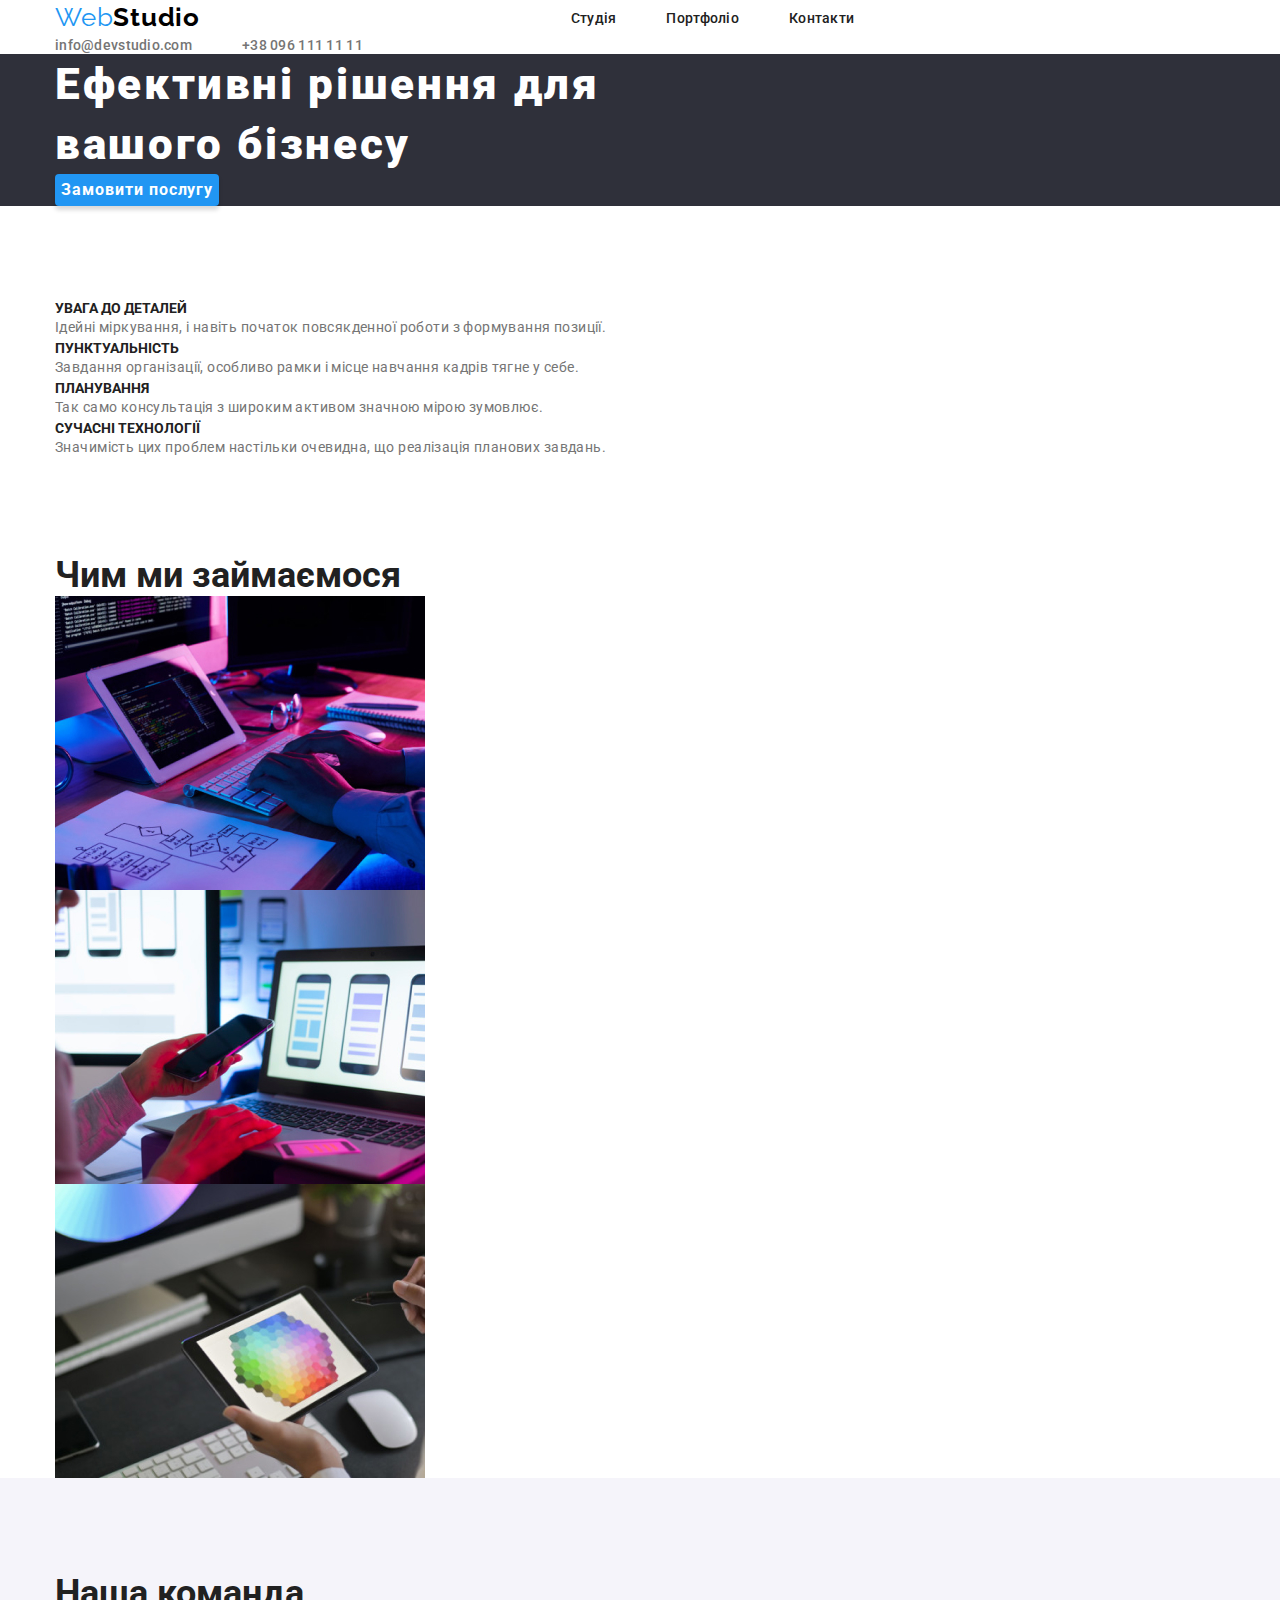
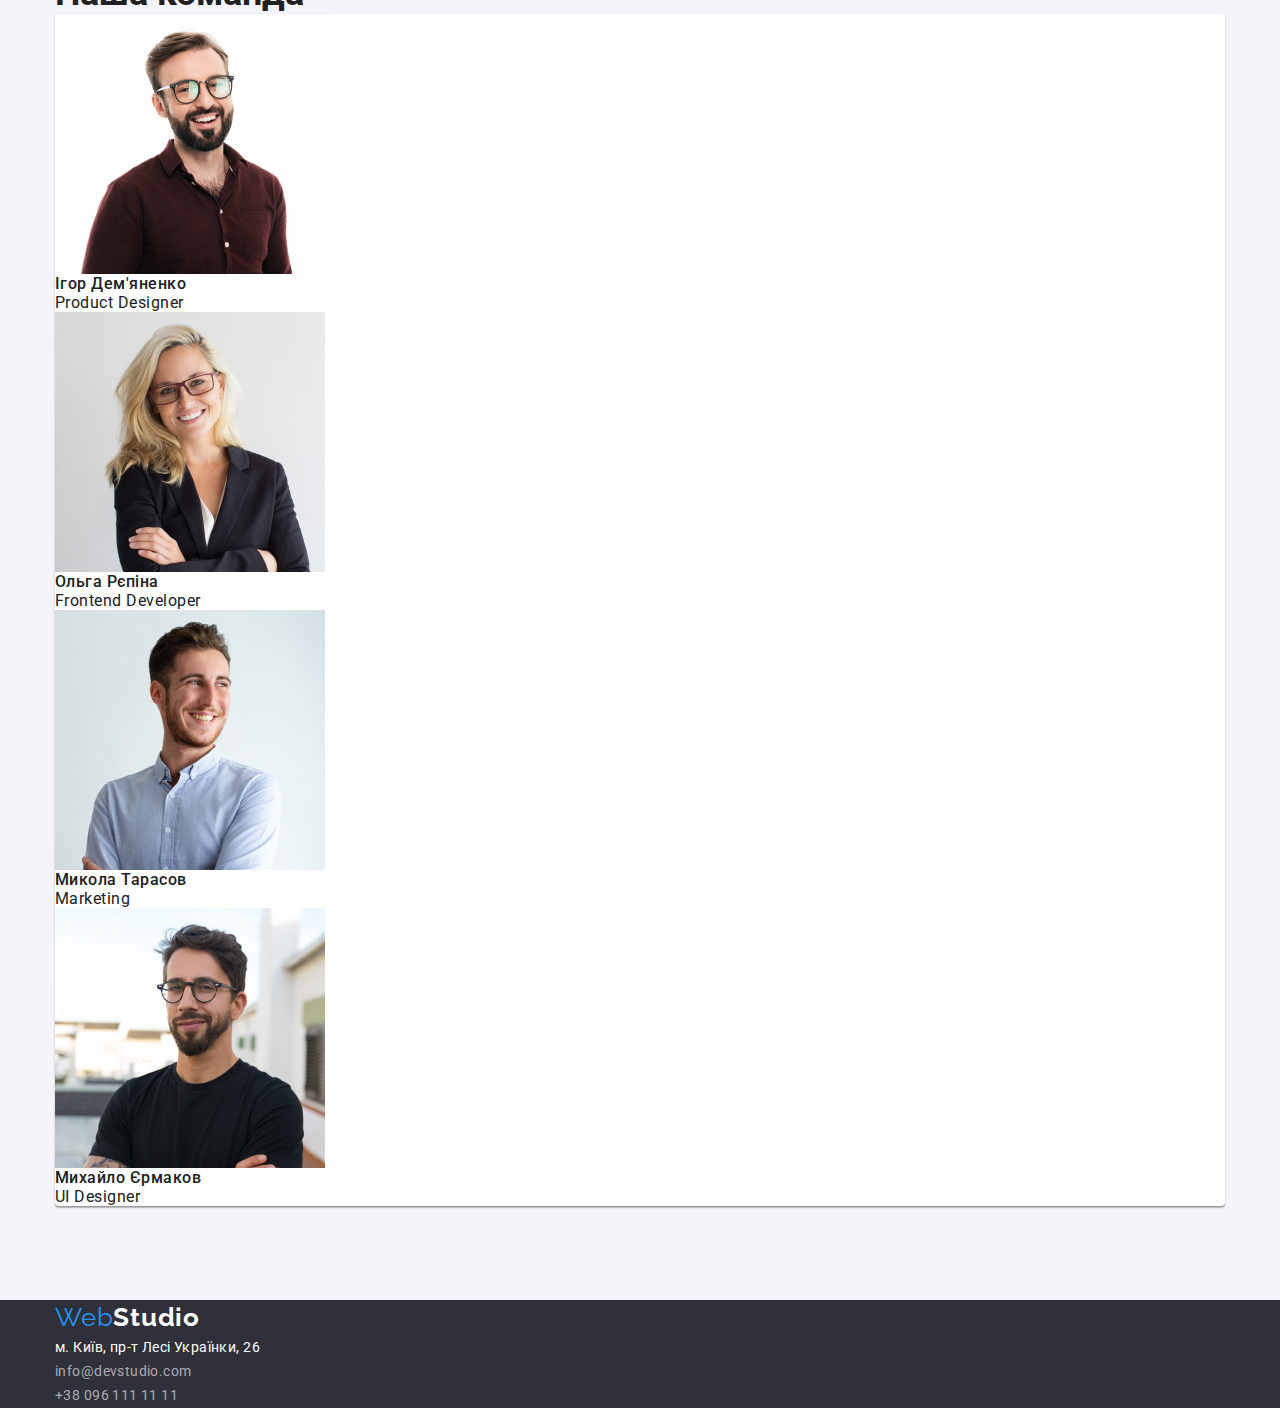
==== index.html @ ae5b7caa "3.1" ====
<!DOCTYPE html>
<html lang="ua">
<head>
    <meta charset="UTF-8">
    <meta name="viewport" content="width=device-width, initial-scale=1.0">
    <title>Document</title>
    <link rel="stylesheet" href="https://cdn.jsdelivr.net/npm/modern-normalize@2.0.0/modern-normalize.min.css">
    <link rel="preconnect" href="https://fonts.googleapis.com">
    <link rel="preconnect" href="https://fonts.gstatic.com" crossorigin>
    <link href="https://fonts.googleapis.com/css2?family=Oleo+Script&family=Raleway:wght@700&family=Roboto:wght@400;500;700;900&display=swap" rel="stylesheet">
    <link rel="stylesheet" href="/css/styles.css">
    <link rel="stylesheet" href="/css/index.css">
</head>
<body>
    <!-- HEADER -->
    <header class="page-header">
      <div class="header-container container">
        <h2 hidden>header</h2>
        <!-- NAVIGATE HEADER -->
        <nav class="page-nav">
            <!-- LOGO HEADER-->
            <a class="studio-logo link" href="/index.html"><span class="web-logo">Web</span>Studio</a>
            <ul class="header-menu list">
                <li class="menu-item"><a class="menu-link link" href="/index.html">Студія</a></li>
                <li class="menu-item"><a class="menu-link link" href="/portfolio.html">Портфоліо</a></li>
                <li class="menu-item"><a class="menu-link link" href="/index.html">Контакти</a></li>
            </ul>
        </nav>
        <!-- HEADER CONTACT -->
        <ul class="contact-menu list">
            <li class="contact-menu-item"><a class="contact-mail link" href="mailto:info@devstudio.com">info@devstudio.com</a></li>
            <li class="contact-menu-item"><a class="contact-number link" href="tel:380961111111">+38 096 111 11 11</a></li>
        </ul>
      </div>
    </header>
     <!-- MAIN -->
    <main>
        <section class="hero">
        <!-- HERO MAIN -->
          <div class="hero-container container">
            <h1 class="hero-title">Ефективні рішення для<br> вашого бізнесу</h1>
            <button type="button" class="hero-btn">Замовити послугу</button>
          </div>
        </section>
          <!-- CHARCTERISTIC -->
        <section class="charct section">
          <div class="charct-container container">
            <h2 hidden>characteristic</h2>
            <ul class="charct-menu list">
                <li class="charct-menu-item">
                    <h3 class="charct-menu-title title">УВАГА ДО ДЕТАЛЕЙ</h3>
                    <p class="charct-menu-text">Ідейні міркування, і навіть початок повсякденної роботи з формування позиції.</p>
                </li>
                <li class="charct-menu-item">
                    <h3 class="charct-menu-title title">ПУНКТУАЛЬНІСТЬ</h3>
                    <p class="charct-menu-text">Завдання організації, особливо рамки і місце навчання кадрів тягне у себе.</p>
                </li>
                <li class="charct-menu-item">
                    <h3 class="charct-menu-title title">ПЛАНУВАННЯ</h3>
                    <p class="charct-menu-text">Так само консультація з широким активом значною мірою зумовлює.</p>
                </li>
                <li class="charct-menu-item">
                    <h3 class="charct-menu-title title">СУЧАСНІ ТЕХНОЛОГІЇ</h3>
                    <p class="charct-menu-text">Значимість цих проблем настільки очевидна, що реалізація планових завдань.</p>
                </li>
            </ul>
          </div>
        </section>
        <!-- WHAT DO WE DO -->
        <section class="img-charct">
          <div class="img-charct-container container">
            <h2 class="img-charct-title title">Чим ми займаємося</h2>
            <ul class="img-charct-menu list">
                <li class="img-charct-menu-item">
                    <img class="layout" src="/img/programing.jpg" alt="programing" width="370" height="294">
                </li>

                <li class="img-charct-menu-item">
                    <img class="design" src="/img/phone.jpg" alt="phone" width="370" height="294">
                </li>

                <li class="img-charct-menu-item">
                    <img class="external-design" src="/img/coloring.jpg" alt="coloring" width="370" height="294">
                </li>
            </ul>
          </div>
        </section>
        <!-- OUR TEAM -->
        <section class="our-team section">
          <div class="our-team-container container">
            <h2 class="our-team-title title">Наша команда</h2>
            <ul class="our-team-menu list">
                <li class="our-team-menu-item">
                    <img class="team-photo"
                         src="/img/igor.jpg" 
                         alt="Ігор Дем'яненко" 
                         width="270" 
                         height="260">
                    <h3 class="teammate-name">Ігор Дем'яненко</h3>
                    <p class="our-team-menu-text">Product Designer</p>
                </li>
                <li class="our-team-menu-item">
                    <img class="team-photo"
                         src="/img/olga.jpg" 
                         alt="Ольга Рєпіна" 
                         width="270" 
                         height="260">
                    <h3 class="teammate-name">Ольга Рєпіна</h3>
                    <p class="our-team-menu-text">Frontend Developer</p>
                </li>
                <li class="our-team-menu-item">
                    <img class="team-photo"
                         src="/img/mikola.jpg" 
                         alt="Микола Тарасов" 
                         width="270" 
                         height="260">
                    <h3 class="teammate-name">Микола Тарасов</h3>
                    <p class="our-team-menu-text">Marketing</p>
                </li>
                <li class="our-team-menu-item">
                    <img class="team-photo"
                         src="/img/mihaylo.jpg" 
                         alt="Михайло Єрмаков" 
                         width="270" 
                         height="260">
                    <h3 class="teammate-name">Михайло Єрмаков</h3>
                    <p class="our-team-menu-text">UI Designer</p>
                </li>
            </ul>
        </div>
      </section>
    </main>
    <!-- FOOTER -->
    <footer class="page-footer">
        <div class="footer-container container">
            <h2 hidden>footer</h2>
            <!-- LOGO FOOTER-->
            <a class="studio-logo link" href="/index.html"><span class="web-logo">Web</span>Studio</a>
            <!-- ADDRESS -->
            <address class="page-address">
                <ul class="footer-menu list">
                    <li class="footer-menu-item"><a class="footer-menu-address link" href="">м. Київ, пр-т Лесі Українки, 26</a></li>
                    <li class="footer-menu-item"><a class="footer-menu-mail link" href="mailto:info@devstudio.com">info@devstudio.com</a></li>
                    <li class="footer-menu-item"><a class="footer-menu-phone link" href="tel:+380961111111">+38 096 111 11 11</a></li>
                </ul>
            </address>
        </div>
    </footer>
</body>
</html>
---- css/styles.css ----
/* ====================MAIN======================== */

:root {
    --primary-color: #757575;
    --secondary-color: #FFF;
    --hover-color: #2196F3;
}

body {
    font-family: 'Roboto', sans-serif;
    color: #212121;
}

h1,h2,h3,h4,p {
    margin-top: 0;
    margin-bottom: 0;
}

ul,ol {
    margin-top: 0;
    margin-bottom: 0;
    padding-left: 0;
}

img { display: block; }

button { cursor: pointer;}

.list {list-style: none;}

.link {text-decoration: none;}

address {font-style: normal;}

.container {
    width: 1200px;
    margin-right: auto;
    margin-left: auto;
    padding-left: 15px;
    padding-right: 15px;
}

.section {
    padding-bottom: 94px;
    padding-top: 94px;
}

/* ====================/MAIN======================== */



/* ====================COMPONENTS======================== */
/* ====================/COMPONENTS======================== */



/* ====================HEADER======================== */

.page-header{
    display: flex;
    padding: auto;
}

.page-nav{
    display: flex;
}

.header-menu{
    display: flex;
    gap: 50px;
    align-items: center;
    margin-left: auto;
    margin-right: auto;
}

.web-logo {
    font-family: Raleway;
    font-size: 26px;
    font-weight: 400;
    line-height: calc(36/26);
    letter-spacing: 0.03em;
    text-align: left;
    color: #2196F3;
}

.studio-logo {
    font-family: Raleway;
    font-size: 26px;
    font-weight: 700;
    line-height: calc(31/26);
    letter-spacing: 0.03em;
    text-align: left;
    color: #000000;
}



.menu-link {
    font-size: 14px;
    font-weight: 500;
    line-height: calc(16/14);
    letter-spacing: 0.02em;
    text-align: left;
    color: inherit;
}

.contact-menu{
    display: flex;
    gap: 50px;
    align-items: center;
}

.contact-menu-item a {
    font-size: 14px;
    font-weight: 500;
    line-height: calc(16/14);
    letter-spacing: 0.02em;
    text-align: left;
    color: var(--primary-color);
}

.menu-link:hover ,
.menu-link:focus ,
.contact-menu-item a:hover,
.contact-menu-item a:focus {
    color: var(--hover-color);
}

/* ====================/HEADER======================== */



/* ====================FOOTER======================== */

.page-footer {
    background-color: #2F303A;
}

.page-footer .studio-logo {
    color: #fff;
}

.footer-menu-address {
    color: #FFF;
    font-size: 14px;
    font-style: normal;
    font-weight: 400;
    line-height: 171.429% ;
    letter-spacing: 0.42px;
}

.footer-menu-mail,
.footer-menu-phone {
    color: rgba(255, 255, 255, 0.60);
    font-size: 14px;
    font-style: normal;
    font-weight: 400;
    line-height: 171.429% ;
    letter-spacing: 0.42px;
}

.footer-menu-item a:hover,
.footer-menu-item a:focus {
    color: var(--hover-color);
}

/* ====================/FOOTER======================== */
---- css/index.css ----
/* =======================COMPONENTS=========================== */

.title {
    color: inherit; 
    font-style: normal;
    font-weight: 700;
}

/* =======================/COMPONENTS=========================== */



/* =======================MAIN=========================== */

/* =======================HERO=========================== */

.hero {
    background-color: #2F303A;
}

.hero-title {
    font-size: 44px;
    font-weight: 900;
    line-height:  calc(60/44);
    letter-spacing: 0.06em;
    color: #FFFFFF;
}

.hero-btn {
    color: #FFF;
    font-size: 16px;
    font-style: normal;
    font-weight: 700;
    line-height: 187.5%;
    letter-spacing: 0.96px;
    border: none;
    border-radius: 4px;
    background: #2196F3;
    box-shadow: 0px 4px 4px 0px rgba(0, 0, 0, 0.15);
}

.hero-btn:hover, .hero-btn:focus{
    background-color: #188CE8;
}

/* =======================/HERO=========================== */

/* =======================CHARCTERISTIC=========================== */

.charct-menu-title {
    font-size: 14px;
    line-height: calc(16/14);
}

.charct-menu-text {
    color: var(--primary-color);
    font-size: 14px;
    font-style: normal;
    font-weight: 400;
    line-height: 171.429%; 
    letter-spacing: 0.42px;
}

/* =======================/CHARACTERISTIC=========================== */

/* =======================IMG-CHARACTERISTIC=========================== */

.img-charct-title {
    font-size: 36px;
    line-height: calc(42/36);
}

/* =======================/IMG-CHARACTERISTIC=========================== */

/* =======================OUR-TEAM=========================== */

.our-team {
    background-color: #F5F4FA;
}

.our-team-title {
    font-size: 36px;
    line-height: calc(42/36);
}

.our-team-menu {
    border-radius: 0px 0px 4px 4px;
    background: #FFF;
    box-shadow: 0px 2px 1px 0px rgba(0, 0, 0, 0.20), 0px 1px 1px 0px rgba(0, 0, 0, 0.14), 0px 1px 3px 0px rgba(0, 0, 0, 0.12);
}

.teammate-name {
    color: inherit;
    font-size: 16px;
    font-style: normal;
    font-weight: 500;
    line-height: calc(19/16);
    letter-spacing: 0.48px;
}

.our-team-menu-text {
    font-size: 16px;
    font-weight: 400;
    line-height: calc(19/16);
    letter-spacing: 0.03em;
}
/* =======================/OUR-TEAM=========================== */

/* =======================/MAIN=========================== */
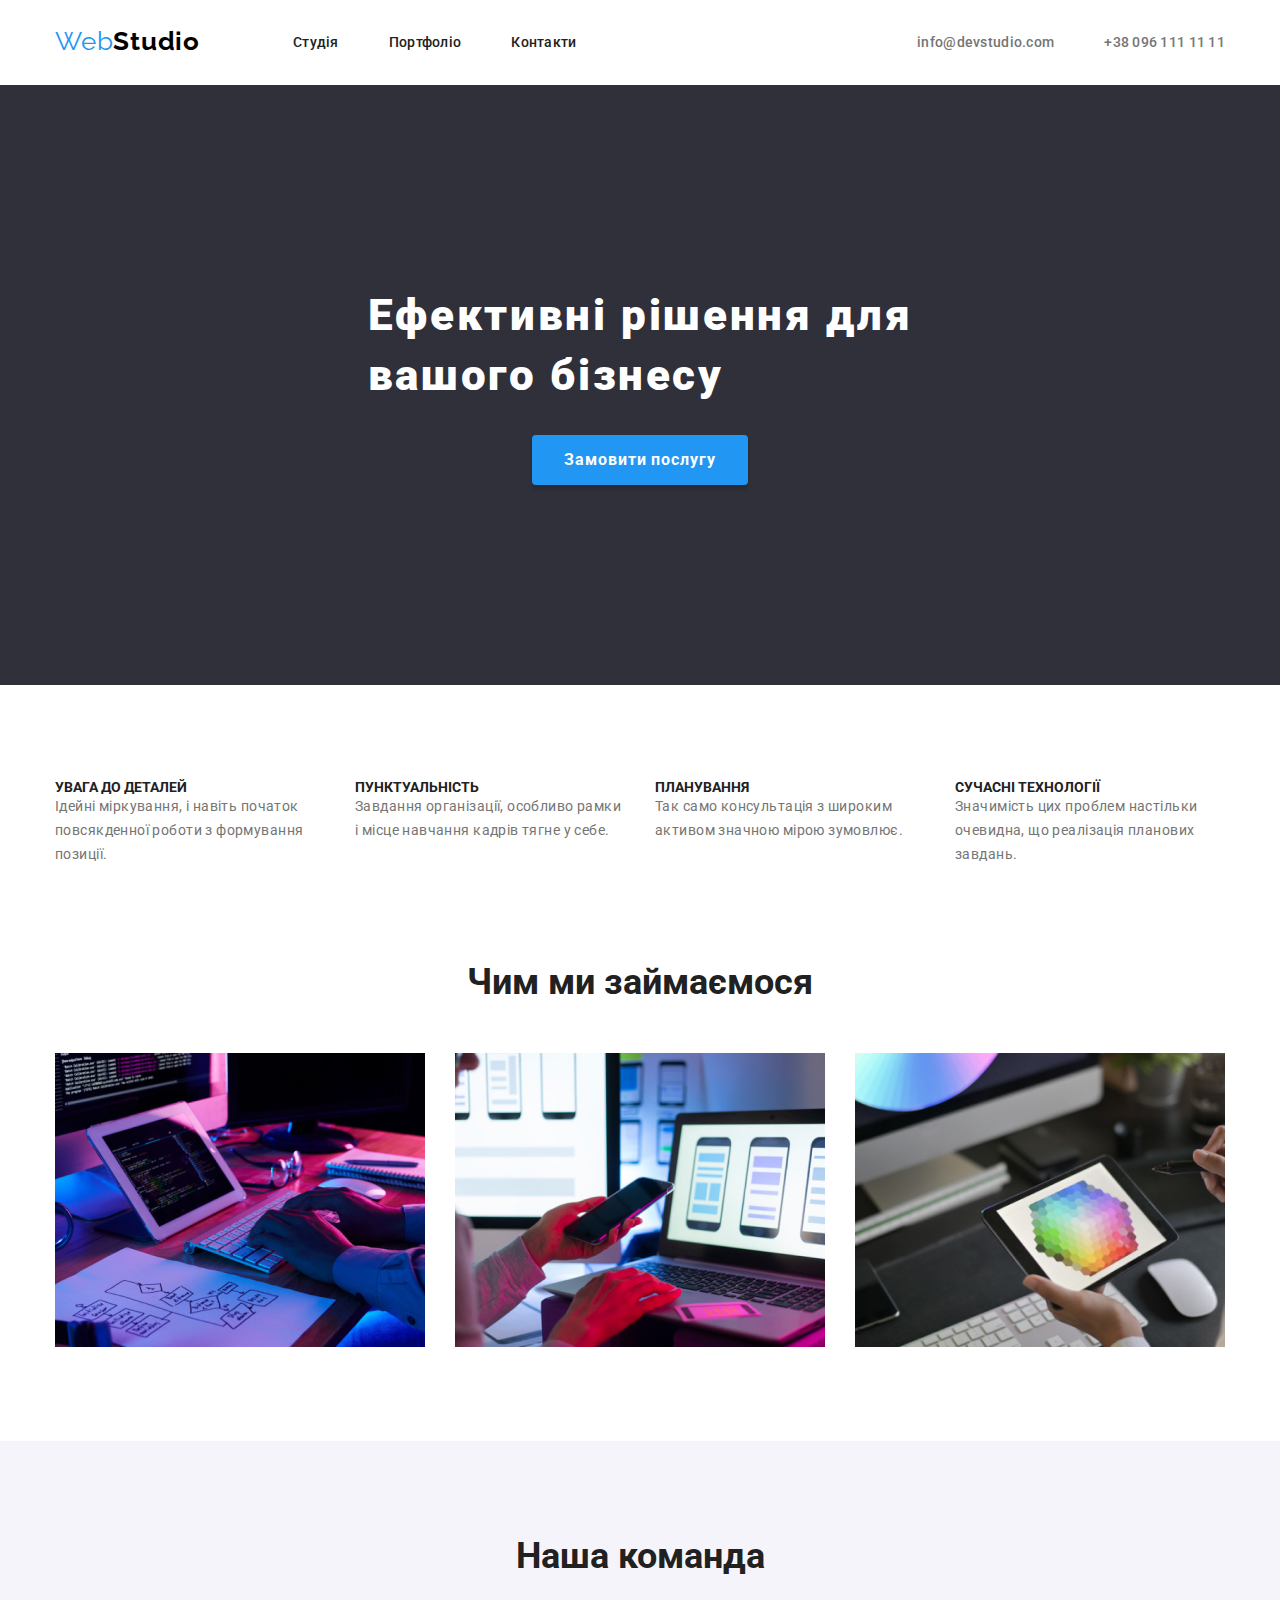
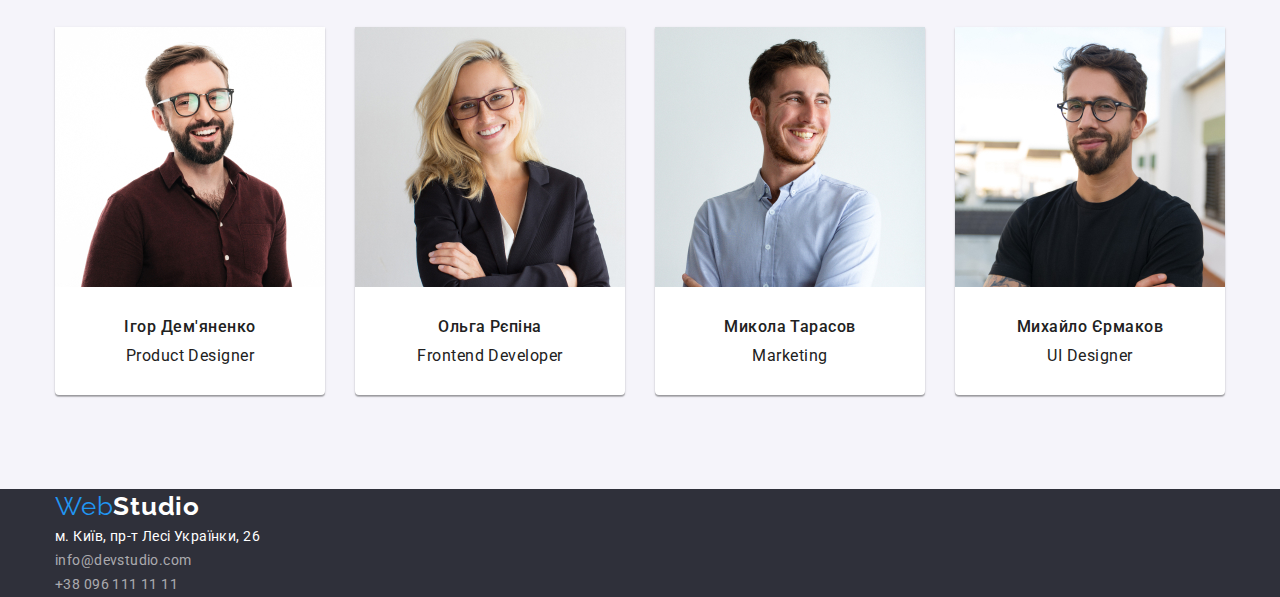
==== commit 46a8150f: "3.2" ====
--- a/index.html
+++ b/index.html
@@ -65,9 +65,9 @@
                 </li>
             </ul>
           </div>
-        </section>
+        <!-- </section> -->
         <!-- WHAT DO WE DO -->
-        <section class="img-charct">
+        <!-- <section class="img-charct"> -->
           <div class="img-charct-container container">
             <h2 class="img-charct-title title">Чим ми займаємося</h2>
             <ul class="img-charct-menu list">
@@ -96,8 +96,10 @@
                          alt="Ігор Дем'яненко" 
                          width="270" 
                          height="260">
-                    <h3 class="teammate-name">Ігор Дем'яненко</h3>
-                    <p class="our-team-menu-text">Product Designer</p>
+                    <div class="our-team-menu-container">
+                        <h3 class="teammate-name">Ігор Дем'яненко</h3>
+                        <p class="our-team-menu-text">Product Designer</p>
+                    </div>
                 </li>
                 <li class="our-team-menu-item">
                     <img class="team-photo"
@@ -105,8 +107,10 @@
                          alt="Ольга Рєпіна" 
                          width="270" 
                          height="260">
-                    <h3 class="teammate-name">Ольга Рєпіна</h3>
-                    <p class="our-team-menu-text">Frontend Developer</p>
+                    <div class="our-team-menu-container">
+                        <h3 class="teammate-name">Ольга Рєпіна</h3>
+                        <p class="our-team-menu-text">Frontend Developer</p>
+                    </div>
                 </li>
                 <li class="our-team-menu-item">
                     <img class="team-photo"
@@ -114,8 +118,10 @@
                          alt="Микола Тарасов" 
                          width="270" 
                          height="260">
-                    <h3 class="teammate-name">Микола Тарасов</h3>
-                    <p class="our-team-menu-text">Marketing</p>
+                    <div class="our-team-menu-container">
+                        <h3 class="teammate-name">Микола Тарасов</h3>
+                        <p class="our-team-menu-text">Marketing</p>
+                    </div>
                 </li>
                 <li class="our-team-menu-item">
                     <img class="team-photo"
@@ -123,8 +129,10 @@
                          alt="Михайло Єрмаков" 
                          width="270" 
                          height="260">
-                    <h3 class="teammate-name">Михайло Єрмаков</h3>
-                    <p class="our-team-menu-text">UI Designer</p>
+                    <div class="our-team-menu-container">
+                        <h3 class="teammate-name">Михайло Єрмаков</h3>
+                        <p class="our-team-menu-text">UI Designer</p>
+                    </div>
                 </li>
             </ul>
         </div>
--- a/css/styles.css
+++ b/css/styles.css
@@ -56,7 +56,12 @@
 
 /* ====================HEADER======================== */
 
-.page-header{
+.page-header {
+    padding-top: 24px;
+    padding-bottom: 25px;
+}
+
+.header-container{
     display: flex;
     padding: auto;
 }
@@ -69,8 +74,7 @@
     display: flex;
     gap: 50px;
     align-items: center;
-    margin-left: auto;
-    margin-right: auto;
+    margin-left: 93px;
 }
 
 .web-logo {
@@ -108,6 +112,7 @@
     display: flex;
     gap: 50px;
     align-items: center;
+    margin-left: auto;
 }
 
 .contact-menu-item a {
--- a/css/index.css
+++ b/css/index.css
@@ -16,6 +16,14 @@
 
 .hero {
     background-color: #2F303A;
+    padding-top: 200px;
+    padding-bottom: 200px;
+}
+
+.hero-container{
+    display: flex;
+    flex-direction: column;
+    align-items: center;
 }
 
 .hero-title {
@@ -24,6 +32,7 @@
     line-height:  calc(60/44);
     letter-spacing: 0.06em;
     color: #FFFFFF;
+    margin-bottom: 30px;
 }
 
 .hero-btn {
@@ -37,6 +46,7 @@
     border-radius: 4px;
     background: #2196F3;
     box-shadow: 0px 4px 4px 0px rgba(0, 0, 0, 0.15);
+    padding: 10px 32px;
 }
 
 .hero-btn:hover, .hero-btn:focus{
@@ -46,6 +56,19 @@
 /* =======================/HERO=========================== */
 
 /* =======================CHARCTERISTIC=========================== */
+
+.charct-container{
+    margin-bottom: 94px;
+}
+
+.charct-menu {
+    display: flex;
+    gap: 30px;
+}
+
+.charct-menu-item{
+    width: 270px;
+}
 
 .charct-menu-title {
     font-size: 14px;
@@ -65,9 +88,21 @@
 
 /* =======================IMG-CHARACTERISTIC=========================== */
 
+.img-charct-container{
+    display: flex;
+    flex-direction: column;
+    align-items: center;
+}
+
 .img-charct-title {
     font-size: 36px;
     line-height: calc(42/36);
+    margin-bottom: 50px;
+}
+
+.img-charct-menu{
+    display: flex;
+    gap: 30px;
 }
 
 /* =======================/IMG-CHARACTERISTIC=========================== */
@@ -81,12 +116,25 @@
 .our-team-title {
     font-size: 36px;
     line-height: calc(42/36);
+    text-align: center;
+    margin-bottom: 50px;
 }
 
 .our-team-menu {
+    display: flex;
+    gap: 30px;
+}
+
+.our-team-menu-item{
+    width: 270px;
     border-radius: 0px 0px 4px 4px;
     background: #FFF;
     box-shadow: 0px 2px 1px 0px rgba(0, 0, 0, 0.20), 0px 1px 1px 0px rgba(0, 0, 0, 0.14), 0px 1px 3px 0px rgba(0, 0, 0, 0.12);
+}
+
+.our-team-menu-container{
+    margin-bottom: 30px;
+    margin-top: 30px;
 }
 
 .teammate-name {
@@ -96,6 +144,8 @@
     font-weight: 500;
     line-height: calc(19/16);
     letter-spacing: 0.48px;
+    text-align: center;
+    margin-bottom: 10px;
 }
 
 .our-team-menu-text {
@@ -103,6 +153,7 @@
     font-weight: 400;
     line-height: calc(19/16);
     letter-spacing: 0.03em;
+    text-align: center;
 }
 /* =======================/OUR-TEAM=========================== */
 
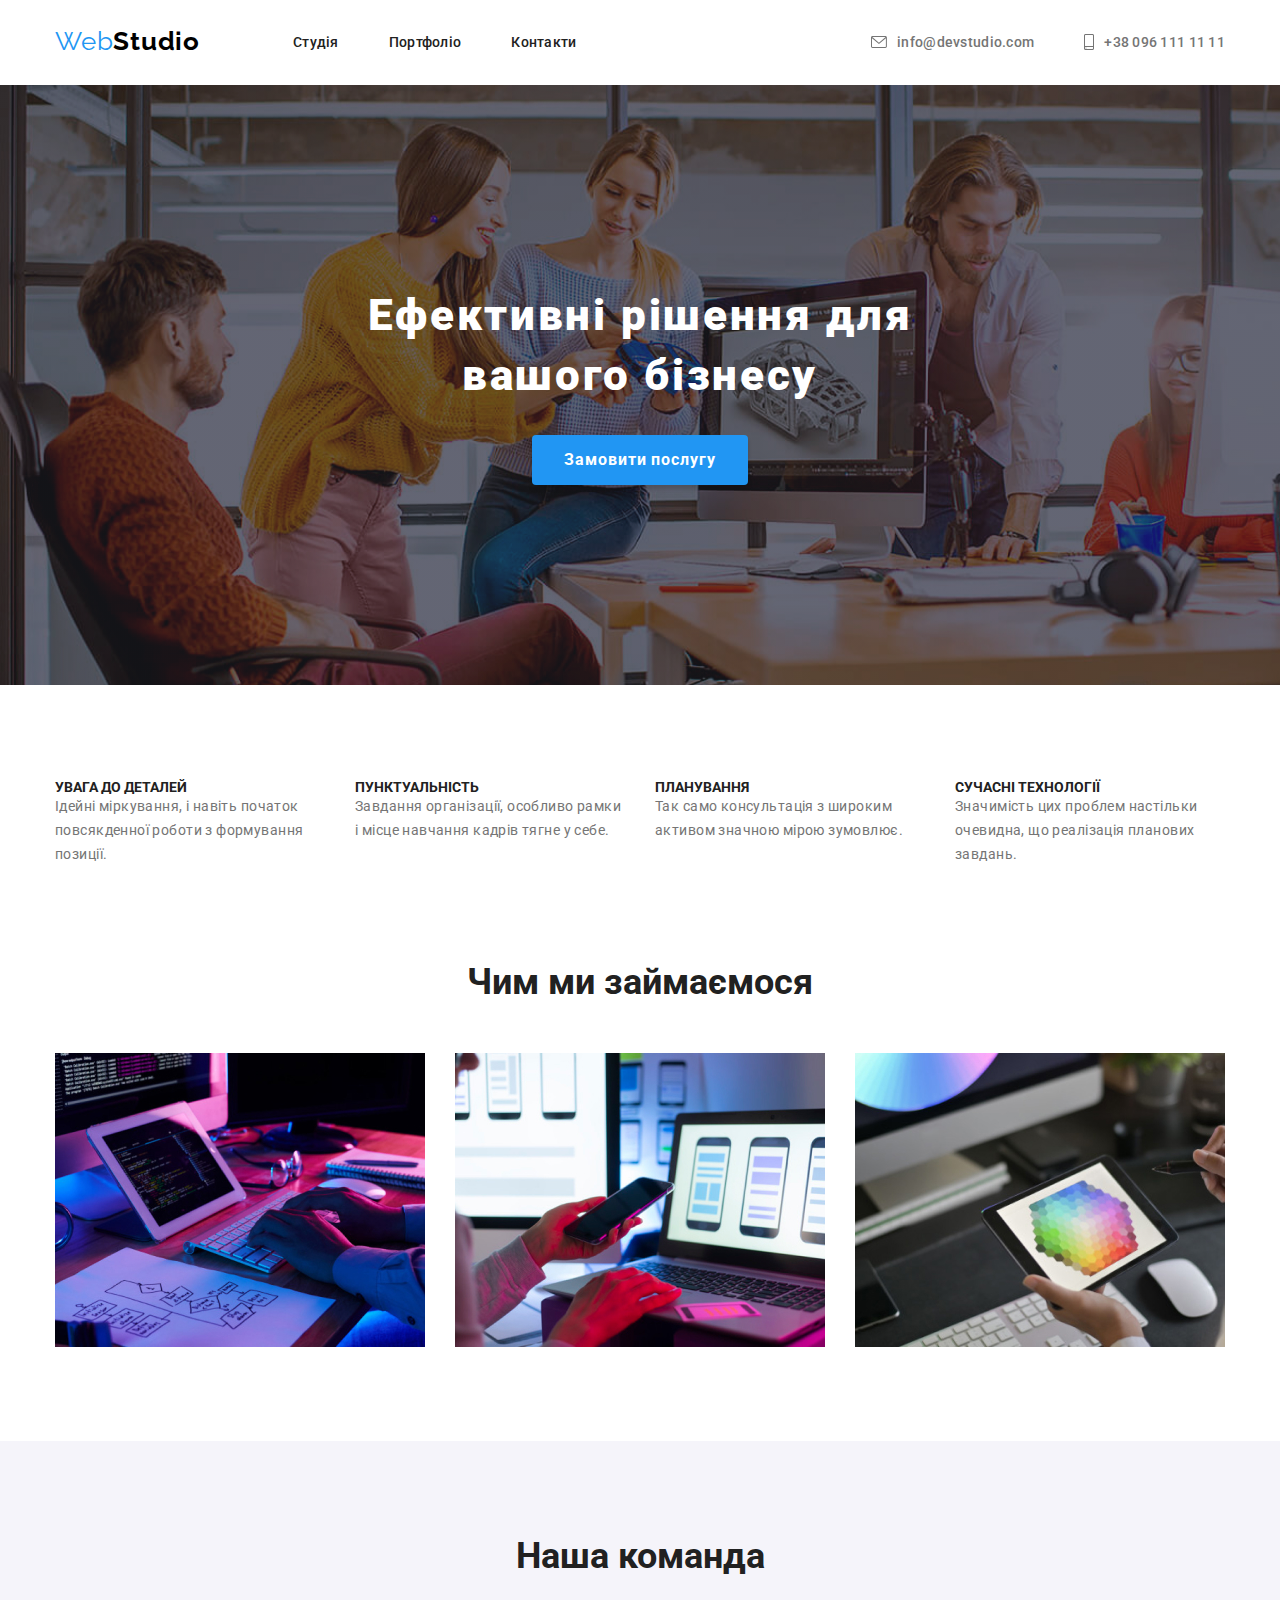
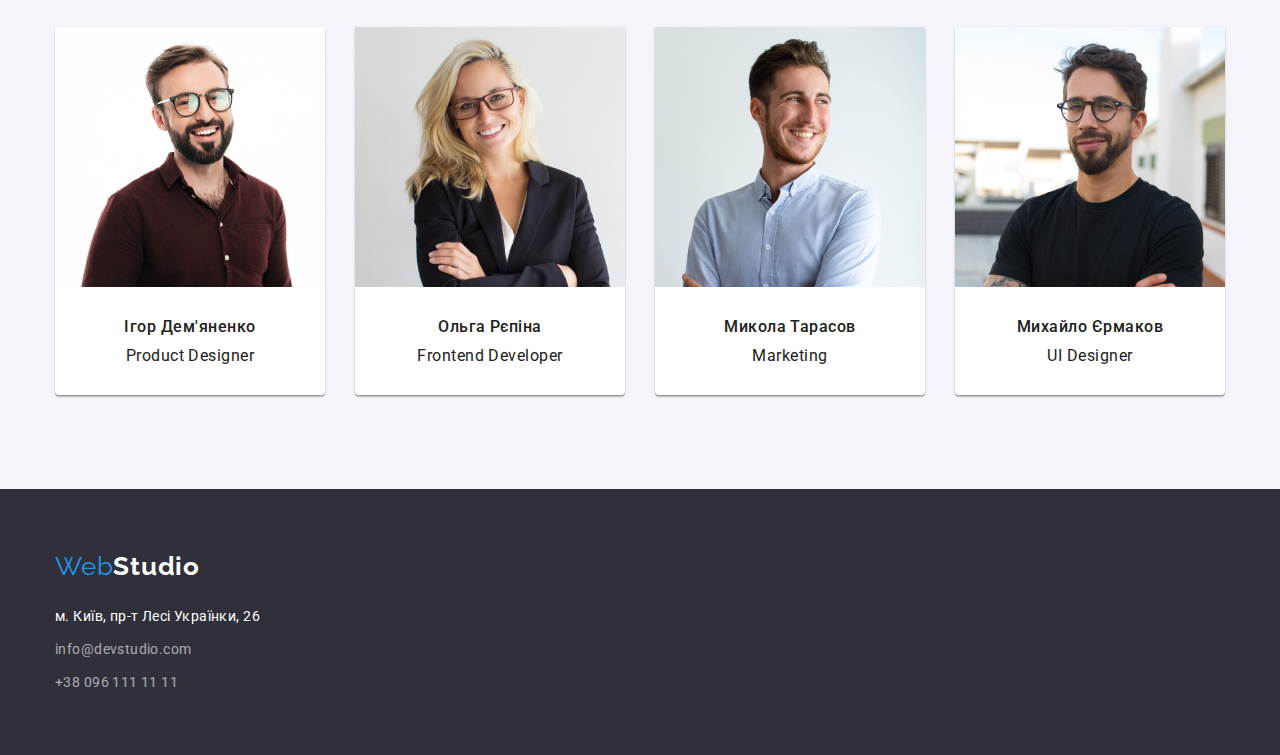
==== commit 24b73801: "4.1" ====
--- a/index.html
+++ b/index.html
@@ -28,8 +28,18 @@
         </nav>
         <!-- HEADER CONTACT -->
         <ul class="contact-menu list">
-            <li class="contact-menu-item"><a class="contact-mail link" href="mailto:info@devstudio.com">info@devstudio.com</a></li>
-            <li class="contact-menu-item"><a class="contact-number link" href="tel:380961111111">+38 096 111 11 11</a></li>
+            <li class="contact-menu-item">
+                <a class="contact-mail link" href="mailto:info@devstudio.com">
+                    <svg class="contact-menu-icon" width="16" height="12">
+                        <use href="/img/symbol-defs.svg#icon-mail"></use>
+                    </svg>
+                info@devstudio.com</a></li>
+            <li class="contact-menu-item">
+                <a class="contact-number link" href="tel:380961111111">
+                    <svg class="contact-menu-icon"  width="10" height="16">
+                        <use href="/img/symbol-defs.svg#icon-tel"></use>
+                    </svg>
+                +38 096 111 11 11</a></li>
         </ul>
       </div>
     </header>
@@ -65,9 +75,7 @@
                 </li>
             </ul>
           </div>
-        <!-- </section> -->
         <!-- WHAT DO WE DO -->
-        <!-- <section class="img-charct"> -->
           <div class="img-charct-container container">
             <h2 class="img-charct-title title">Чим ми займаємося</h2>
             <ul class="img-charct-menu list">
--- a/css/styles.css
+++ b/css/styles.css
@@ -122,6 +122,13 @@
     letter-spacing: 0.02em;
     text-align: left;
     color: var(--primary-color);
+    display: flex;
+    align-items: center;
+    gap: 10px;
+}
+
+.contact-menu-icon{
+    fill: var(--primary-color);
 }
 
 .menu-link:hover ,
@@ -129,6 +136,11 @@
 .contact-menu-item a:hover,
 .contact-menu-item a:focus {
     color: var(--hover-color);
+}
+
+.contact-menu-item a:hover .contact-menu-icon,
+.contact-menu-item a:focus .contact-menu-icon{
+    fill: var(--hover-color);
 }
 
 /* ====================/HEADER======================== */
@@ -139,11 +151,19 @@
 
 .page-footer {
     background-color: #2F303A;
+    padding-bottom: 60px;
+    padding-top: 60px;
 }
 
-.page-footer .studio-logo {
+.footer-container .studio-logo {
     color: #fff;
 }
+
+.footer-menu {
+    margin-top: 20px;
+}
+
+.footer-menu-item:not(:last-child){ margin-bottom: 9px; }
 
 .footer-menu-address {
     color: #FFF;
@@ -152,6 +172,7 @@
     font-weight: 400;
     line-height: 171.429% ;
     letter-spacing: 0.42px;
+    margin-top: 20px;
 }
 
 .footer-menu-mail,
--- a/css/index.css
+++ b/css/index.css
@@ -15,15 +15,12 @@
 /* =======================HERO=========================== */
 
 .hero {
-    background-color: #2F303A;
+    background-image:linear-gradient(rgba(47, 48, 58, 0.40), rgba(47, 48, 58, 0.40)), url(/img/hero-background.jpg);
+    background-color: #C4C4C4;
+    background-size: cover;
+    text-align: center;
     padding-top: 200px;
     padding-bottom: 200px;
-}
-
-.hero-container{
-    display: flex;
-    flex-direction: column;
-    align-items: center;
 }
 
 .hero-title {
@@ -114,7 +111,7 @@
 }
 
 .our-team-title {
-    font-size: 36px;
+    font-size: 36px; 
     line-height: calc(42/36);
     text-align: center;
     margin-bottom: 50px;
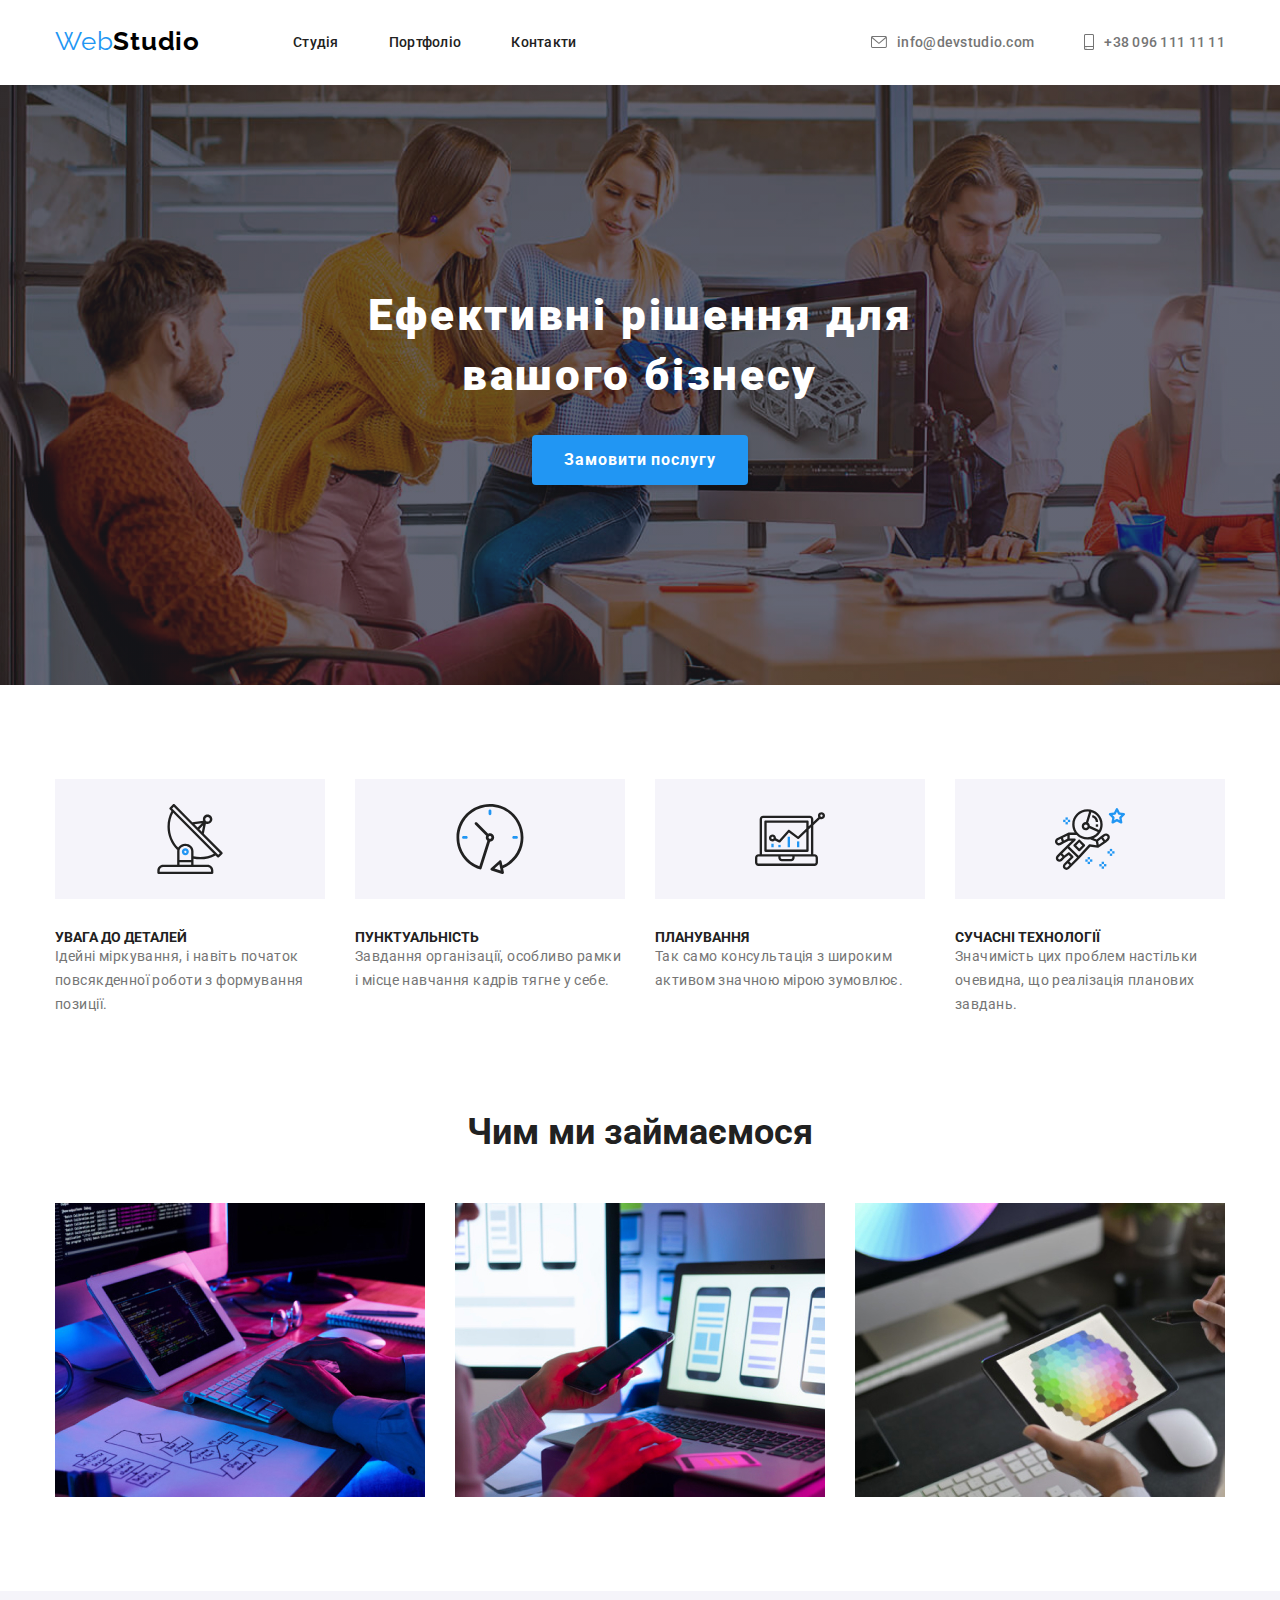
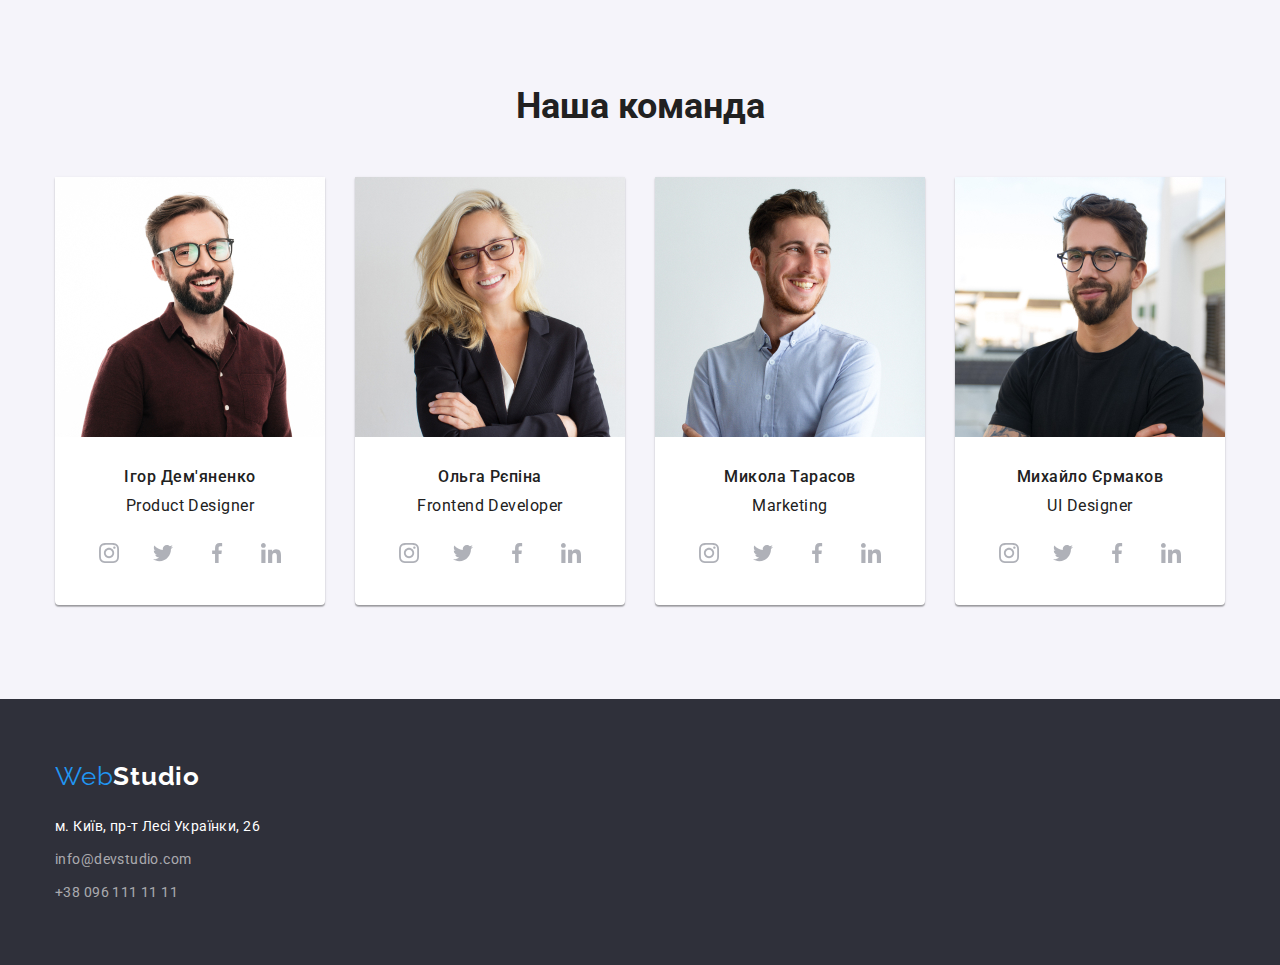
==== commit 6837c936: "4.2" ====
--- a/index.html
+++ b/index.html
@@ -58,18 +58,38 @@
             <h2 hidden>characteristic</h2>
             <ul class="charct-menu list">
                 <li class="charct-menu-item">
+                    <div class="charct-menu-icon-container">
+                        <svg class="charct-menu-icon" width="70" height="70">
+                            <use href="../img/symbol-defs.svg#icon-antenna"></use>
+                        </svg>
+                    </div>
                     <h3 class="charct-menu-title title">УВАГА ДО ДЕТАЛЕЙ</h3>
                     <p class="charct-menu-text">Ідейні міркування, і навіть початок повсякденної роботи з формування позиції.</p>
                 </li>
                 <li class="charct-menu-item">
+                    <div class="charct-menu-icon-container">
+                        <svg class="charct-menu-icon" width="70" height="70">
+                            <use href="../img/symbol-defs.svg#icon-clock"></use>
+                        </svg>
+                    </div>
                     <h3 class="charct-menu-title title">ПУНКТУАЛЬНІСТЬ</h3>
                     <p class="charct-menu-text">Завдання організації, особливо рамки і місце навчання кадрів тягне у себе.</p>
                 </li>
                 <li class="charct-menu-item">
+                    <div class="charct-menu-icon-container">
+                        <svg class="charct-menu-icon" width="70" height="70">
+                            <use href="../img/symbol-defs.svg#icon-diagram"></use>
+                        </svg>
+                    </div>
                     <h3 class="charct-menu-title title">ПЛАНУВАННЯ</h3>
                     <p class="charct-menu-text">Так само консультація з широким активом значною мірою зумовлює.</p>
                 </li>
                 <li class="charct-menu-item">
+                    <div class="charct-menu-icon-container">
+                        <svg class="charct-menu-icon" width="70" height="70">
+                            <use href="../img/symbol-defs.svg#icon-astronaut"></use>
+                        </svg>
+                    </div>
                     <h3 class="charct-menu-title title">СУЧАСНІ ТЕХНОЛОГІЇ</h3>
                     <p class="charct-menu-text">Значимість цих проблем настільки очевидна, що реалізація планових завдань.</p>
                 </li>
@@ -107,6 +127,36 @@
                     <div class="our-team-menu-container">
                         <h3 class="teammate-name">Ігор Дем'яненко</h3>
                         <p class="our-team-menu-text">Product Designer</p>
+                        <ul class="our-team-social-list list">
+                            <li class="our-team-social-item">
+                                <a href="" class="our-team-social-link link">
+                                    <svg class="our-team-social-icon" width="20" height="20">
+                                        <use href="/img/symbol-defs.svg#icon-instagram"></use>
+                                    </svg>
+                                </a>
+                            </li>
+                            <li class="our-team-social-item">
+                                <a href="" class="our-team-social-link link">
+                                    <svg class="our-team-social-icon" width="20" height="20">
+                                        <use href="/img/symbol-defs.svg#icon-twitter"></use>
+                                    </svg>
+                                </a>
+                            </li>
+                            <li class="our-team-social-item">
+                                <a href="" class="our-team-social-link link">
+                                    <svg class="our-team-social-icon" width="20" height="20">
+                                        <use href="/img/symbol-defs.svg#icon-facebook"></use>
+                                    </svg>
+                                </a>
+                            </li>
+                            <li class="our-team-social-item">
+                                <a href="" class="our-team-social-link link">
+                                    <svg class="our-team-social-icon" width="20" height="20">
+                                        <use href="/img/symbol-defs.svg#icon-linkedin"></use>
+                                    </svg>
+                                </a>
+                            </li>
+                        </ul>
                     </div>
                 </li>
                 <li class="our-team-menu-item">
@@ -118,6 +168,36 @@
                     <div class="our-team-menu-container">
                         <h3 class="teammate-name">Ольга Рєпіна</h3>
                         <p class="our-team-menu-text">Frontend Developer</p>
+                        <ul class="our-team-social-list list">
+                            <li class="our-team-social-item">
+                                <a href="" class="our-team-social-link link">
+                                    <svg class="our-team-social-icon" width="20" height="20">
+                                        <use href="/img/symbol-defs.svg#icon-instagram"></use>
+                                    </svg>
+                                </a>
+                            </li>
+                            <li class="our-team-social-item">
+                                <a href="" class="our-team-social-link link">
+                                    <svg class="our-team-social-icon" width="20" height="20">
+                                        <use href="/img/symbol-defs.svg#icon-twitter"></use>
+                                    </svg>
+                                </a>
+                            </li>
+                            <li class="our-team-social-item">
+                                <a href="" class="our-team-social-link link">
+                                    <svg class="our-team-social-icon" width="20" height="20">
+                                        <use href="/img/symbol-defs.svg#icon-facebook"></use>
+                                    </svg>
+                                </a>
+                            </li>
+                            <li class="our-team-social-item">
+                                <a href="" class="our-team-social-link link">
+                                    <svg class="our-team-social-icon" width="20" height="20">
+                                        <use href="/img/symbol-defs.svg#icon-linkedin"></use>
+                                    </svg>
+                                </a>
+                            </li>
+                        </ul>
                     </div>
                 </li>
                 <li class="our-team-menu-item">
@@ -129,6 +209,36 @@
                     <div class="our-team-menu-container">
                         <h3 class="teammate-name">Микола Тарасов</h3>
                         <p class="our-team-menu-text">Marketing</p>
+                        <ul class="our-team-social-list list">
+                            <li class="our-team-social-item">
+                                <a href="" class="our-team-social-link link">
+                                    <svg class="our-team-social-icon" width="20" height="20">
+                                        <use href="/img/symbol-defs.svg#icon-instagram"></use>
+                                    </svg>
+                                </a>
+                            </li>
+                            <li class="our-team-social-item">
+                                <a href="" class="our-team-social-link link">
+                                    <svg class="our-team-social-icon" width="20" height="20">
+                                        <use href="/img/symbol-defs.svg#icon-twitter"></use>
+                                    </svg>
+                                </a>
+                            </li>
+                            <li class="our-team-social-item">
+                                <a href="" class="our-team-social-link link">
+                                    <svg class="our-team-social-icon" width="20" height="20">
+                                        <use href="/img/symbol-defs.svg#icon-facebook"></use>
+                                    </svg>
+                                </a>
+                            </li>
+                            <li class="our-team-social-item">
+                                <a href="" class="our-team-social-link link">
+                                    <svg class="our-team-social-icon" width="20" height="20">
+                                        <use href="/img/symbol-defs.svg#icon-linkedin"></use>
+                                    </svg>
+                                </a>
+                            </li>
+                        </ul>
                     </div>
                 </li>
                 <li class="our-team-menu-item">
@@ -140,6 +250,36 @@
                     <div class="our-team-menu-container">
                         <h3 class="teammate-name">Михайло Єрмаков</h3>
                         <p class="our-team-menu-text">UI Designer</p>
+                        <ul class="our-team-social-list list">
+                            <li class="our-team-social-item">
+                                <a href="" class="our-team-social-link link">
+                                    <svg class="our-team-social-icon" width="20" height="20">
+                                        <use href="/img/symbol-defs.svg#icon-instagram"></use>
+                                    </svg>
+                                </a>
+                            </li>
+                            <li class="our-team-social-item">
+                                <a href="" class="our-team-social-link link">
+                                    <svg class="our-team-social-icon" width="20" height="20">
+                                        <use href="/img/symbol-defs.svg#icon-twitter"></use>
+                                    </svg>
+                                </a>
+                            </li>
+                            <li class="our-team-social-item">
+                                <a href="" class="our-team-social-link link">
+                                    <svg class="our-team-social-icon" width="20" height="20">
+                                        <use href="/img/symbol-defs.svg#icon-facebook"></use>
+                                    </svg>
+                                </a>
+                            </li>
+                            <li class="our-team-social-item">
+                                <a href="" class="our-team-social-link link">
+                                    <svg class="our-team-social-icon" width="20" height="20">
+                                        <use href="/img/symbol-defs.svg#icon-linkedin"></use>
+                                    </svg>
+                                </a>
+                            </li>
+                        </ul>
                     </div>
                 </li>
             </ul>
--- a/css/index.css
+++ b/css/index.css
@@ -67,6 +67,15 @@
     width: 270px;
 }
 
+.charct-menu-icon-container{
+    background-color: #F5F4FA;
+    display: flex;
+    align-items: center;
+    justify-content: center;
+    padding: 25px 100px;
+    margin-bottom: 30px;
+}
+
 .charct-menu-title {
     font-size: 14px;
     line-height: calc(16/14);
@@ -130,8 +139,7 @@
 }
 
 .our-team-menu-container{
-    margin-bottom: 30px;
-    margin-top: 30px;
+    padding: 30px 32px;
 }
 
 .teammate-name {
@@ -152,6 +160,34 @@
     letter-spacing: 0.03em;
     text-align: center;
 }
+
+.our-team-social-list{
+    display: flex;
+    gap: 10px;
+    margin-top: 16px;
+    justify-content: center;
+}
+
+.our-team-social-link{
+    width: 44px;
+    height: 44px;
+    background-color: #FFF;
+    border-radius: 50%;
+    display: flex;
+    align-items: center;
+    justify-content: center;
+}
+
+.our-team-social-link:hover,
+.our-team-social-link:focus{
+    background-color:  var(--hover-color);
+}
+
+.our-team-social-icon:hover,
+.our-team-social-icon:focus{
+    fill: #FFF;
+}
+
 /* =======================/OUR-TEAM=========================== */
 
 /* =======================/MAIN=========================== */
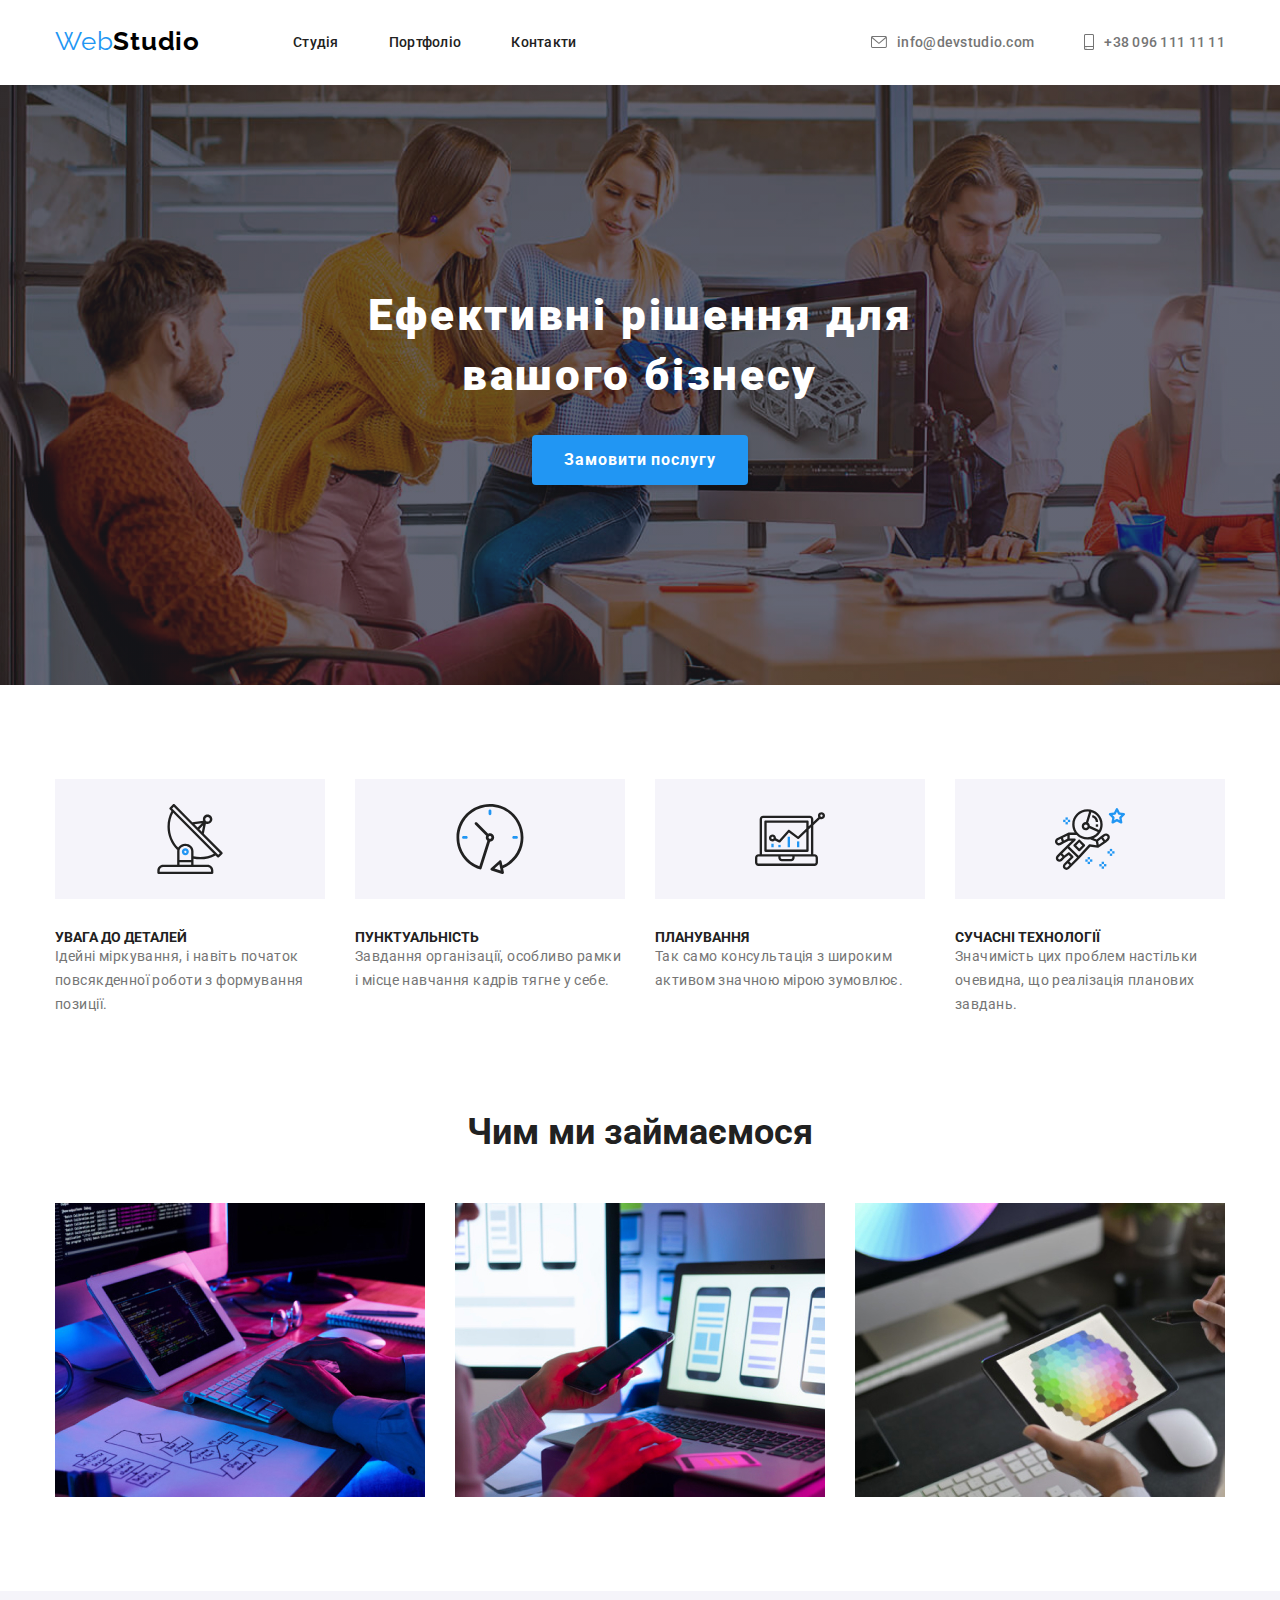
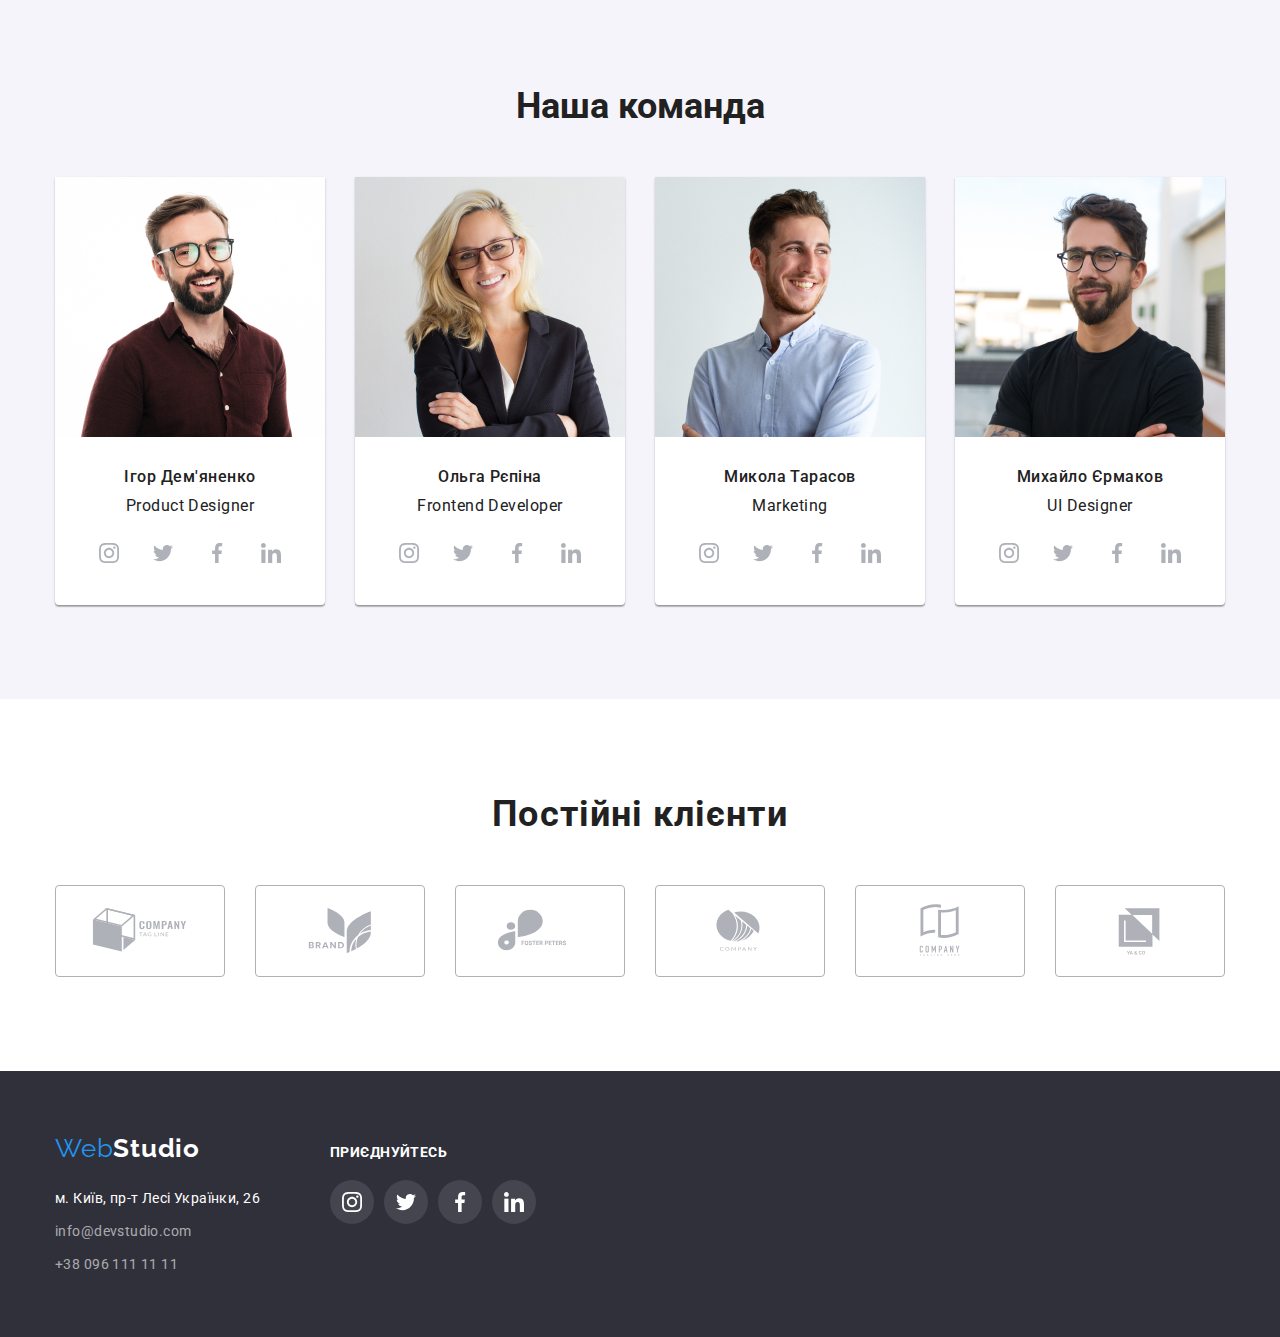
==== commit 44f4f341: "4 end" ====
--- a/index.html
+++ b/index.html
@@ -285,20 +285,104 @@
             </ul>
         </div>
       </section>
+      <section class="regular-customers-section section">
+        <div class="regular-costumers-container container">
+            <h2 class="regular-costumers-title title">Постійні клієнти</h2>
+            <ul class="regular-costumers-menu list">
+                <li class="regular-costumers-item">
+                    <a href="" class="regular-costumers-link link">
+                        <svg class="regular-costumers-icon" width="106" height="60">
+                            <use href="/img/symbol-defs.svg#icon-cube-tagline"></use>
+                        </svg>
+                    </a>
+                </li>
+                <li class="regular-costumers-item">
+                    <a href="" class="regular-costumers-link link">
+                        <svg class="regular-costumers-icon" width="106" height="60">
+                            <use href="/img/symbol-defs.svg#icon-brand"></use>
+                        </svg>
+                    </a>
+                </li>
+                <li class="regular-costumers-item">
+                    <a href="" class="regular-costumers-link link">
+                        <svg class="regular-costumers-icon" width="106" height="60">
+                            <use href="/img/symbol-defs.svg#icon-footer-peters"></use>
+                        </svg>
+                    </a>
+                </li>
+                <li class="regular-costumers-item">
+                    <a href="" class="regular-costumers-link link">
+                        <svg class="regular-costumers-icon" width="106" height="60">
+                            <use href="/img/symbol-defs.svg#icon-circe-company"></use>
+                        </svg>
+                    </a>
+                </li>
+                <li class="regular-costumers-item">
+                    <a href="" class="regular-costumers-link link">
+                        <svg class="regular-costumers-icon" width="106" height="60">
+                            <use href="/img/symbol-defs.svg#icon-tagline-here"></use>
+                        </svg>
+                    </a>
+                </li>
+                <li class="regular-costumers-item">
+                    <a href="" class="regular-costumers-link link">
+                        <svg class="regular-costumers-icon" width="106" height="60">
+                            <use href="/img/symbol-defs.svg#icon-ya-and-co"></use>
+                        </svg>
+                    </a>
+                </li>
+            </ul>
+        </div>
+      </section>
     </main>
     <!-- FOOTER -->
     <footer class="page-footer">
         <div class="footer-container container">
-            <h2 hidden>footer</h2>
-            <!-- LOGO FOOTER-->
-            <a class="studio-logo link" href="/index.html"><span class="web-logo">Web</span>Studio</a>
-            <!-- ADDRESS -->
-            <address class="page-address">
-                <ul class="footer-menu list">
-                    <li class="footer-menu-item"><a class="footer-menu-address link" href="">м. Київ, пр-т Лесі Українки, 26</a></li>
-                    <li class="footer-menu-item"><a class="footer-menu-mail link" href="mailto:info@devstudio.com">info@devstudio.com</a></li>
-                    <li class="footer-menu-item"><a class="footer-menu-phone link" href="tel:+380961111111">+38 096 111 11 11</a></li>
+            <div class="footer-contact-container">
+                <h2 hidden>footer</h2>
+                <!-- LOGO FOOTER-->
+                <a class="studio-logo link" href="/index.html"><span class="web-logo">Web</span>Studio</a>
+                <!-- ADDRESS -->
+                <address class="page-address">
+                    <ul class="footer-menu list">
+                        <li class="footer-menu-item"><a class="footer-menu-address link" href="">м. Київ, пр-т Лесі Українки, 26</a></li>
+                        <li class="footer-menu-item"><a class="footer-menu-mail link" href="mailto:info@devstudio.com">info@devstudio.com</a></li>
+                        <li class="footer-menu-item"><a class="footer-menu-phone link" href="tel:+380961111111">+38 096 111 11 11</a></li>
+                    </ul>
+            </div>
+            <div class="footer-social-link-container">
+                <h2 class="footer-title">приєднуйтесь</h2>
+                <ul class="footer-social-list list">
+                    <li class="footer-social-list-item">
+                        <a href="" class="footer-social-list-link">
+                            <svg class="footer-social-list-icon" width="20" height="20">
+                                <use href="/img/symbol-defs.svg#icon-instagram"></use>
+                            </svg>
+                        </a>
+                    </li>
+                    <li class="footer-social-list-item">
+                        <a href="" class="footer-social-list-link">
+                            <svg class="footer-social-list-icon" width="20" height="20">
+                                <use href="/img/symbol-defs.svg#icon-twitter"></use>
+                            </svg>
+                        </a>
+                    </li>
+                    <li class="footer-social-list-item">
+                        <a href="" class="footer-social-list-link">
+                            <svg class="footer-social-list-icon" width="20" height="20">
+                                <use href="/img/symbol-defs.svg#icon-facebook"></use>
+                            </svg>
+                        </a>
+                    </li>
+                    <li class="footer-social-list-item">
+                        <a href="" class="footer-social-list-link">
+                            <svg class="footer-social-list-icon" width="20" height="20">
+                                <use href="/img/symbol-defs.svg#icon-linkedin"></use>
+                            </svg>
+                        </a>
+                    </li>
                 </ul>
+            </div>
             </address>
         </div>
     </footer>
--- a/css/styles.css
+++ b/css/styles.css
@@ -4,6 +4,7 @@
     --primary-color: #757575;
     --secondary-color: #FFF;
     --hover-color: #2196F3;
+    --icon-color: #AFB1B8;
 }
 
 body {
@@ -155,6 +156,12 @@
     padding-top: 60px;
 }
 
+.footer-container{
+    display: flex;
+    gap: 70px;
+    align-items: baseline;
+}
+
 .footer-container .studio-logo {
     color: #fff;
 }
@@ -190,4 +197,41 @@
     color: var(--hover-color);
 }
 
+.footer-title{
+    color: var(--secondary-color);
+    font-size: 14px;
+    line-height: calc(16/14);
+    letter-spacing: 0.42px;
+    text-transform: uppercase;
+    color: #fff; 
+    font-style: normal;
+    font-weight: 700;
+    margin-bottom: 20px;
+}
+
+.footer-social-list{
+    display: flex;
+    gap: 10px;
+}
+
+.footer-social-list-link{
+    width: 44px;
+    height: 44px;
+    background-color:rgba(255, 255, 255, 0.10);
+    border-radius: 50%;
+    display: flex;
+    align-items: center;
+    justify-content: center;
+}
+
+.footer-social-list-icon{
+    fill: var(--secondary-color) ;
+}
+
+.footer-social-list-link:hover,
+.footer-social-list-link:focus{
+    background-color:  var(--hover-color);
+}
+
+
 /* ====================/FOOTER======================== */--- a/css/index.css
+++ b/css/index.css
@@ -178,16 +178,61 @@
     justify-content: center;
 }
 
+.our-team-social-icon{
+    fill: var(--icon-color);
+}
+
 .our-team-social-link:hover,
 .our-team-social-link:focus{
     background-color:  var(--hover-color);
 }
 
-.our-team-social-icon:hover,
-.our-team-social-icon:focus{
+.our-team-social-link:hover .our-team-social-icon,
+.our-team-social-link:focus .our-team-social-icon{
     fill: #FFF;
 }
 
 /* =======================/OUR-TEAM=========================== */
 
+/* =======================REGULAR-COSTUMERS=========================== */
+
+.regular-costumers-title{
+    margin-bottom: 50px;
+    text-align: center;
+    font-size: 36px;
+    line-height: calc(42/36);
+    letter-spacing: 1.08px;
+}
+
+.regular-costumers-menu{
+    display: flex;
+    justify-content: space-between;
+}
+
+.regular-costumers-link{
+    display: flex;
+    border-radius: 4px;
+    border: 1px solid #AFB1B8;
+    align-items: center;
+    justify-content: center;
+    width: 170px;
+    height: 92px;
+}
+
+.regular-costumers-icon{
+    fill: var(--icon-color);
+}
+
+.regular-costumers-link:hover,
+.regular-costumers-link:focus {
+    border: 1px solid var(--hover-color);
+}
+
+.regular-costumers-link:hover svg,
+.regular-costumers-link:focus svg {
+    fill: var(--hover-color);
+}
+
+/* =======================/REGULAR-COSTUMERS=========================== */
+
 /* =======================/MAIN=========================== */
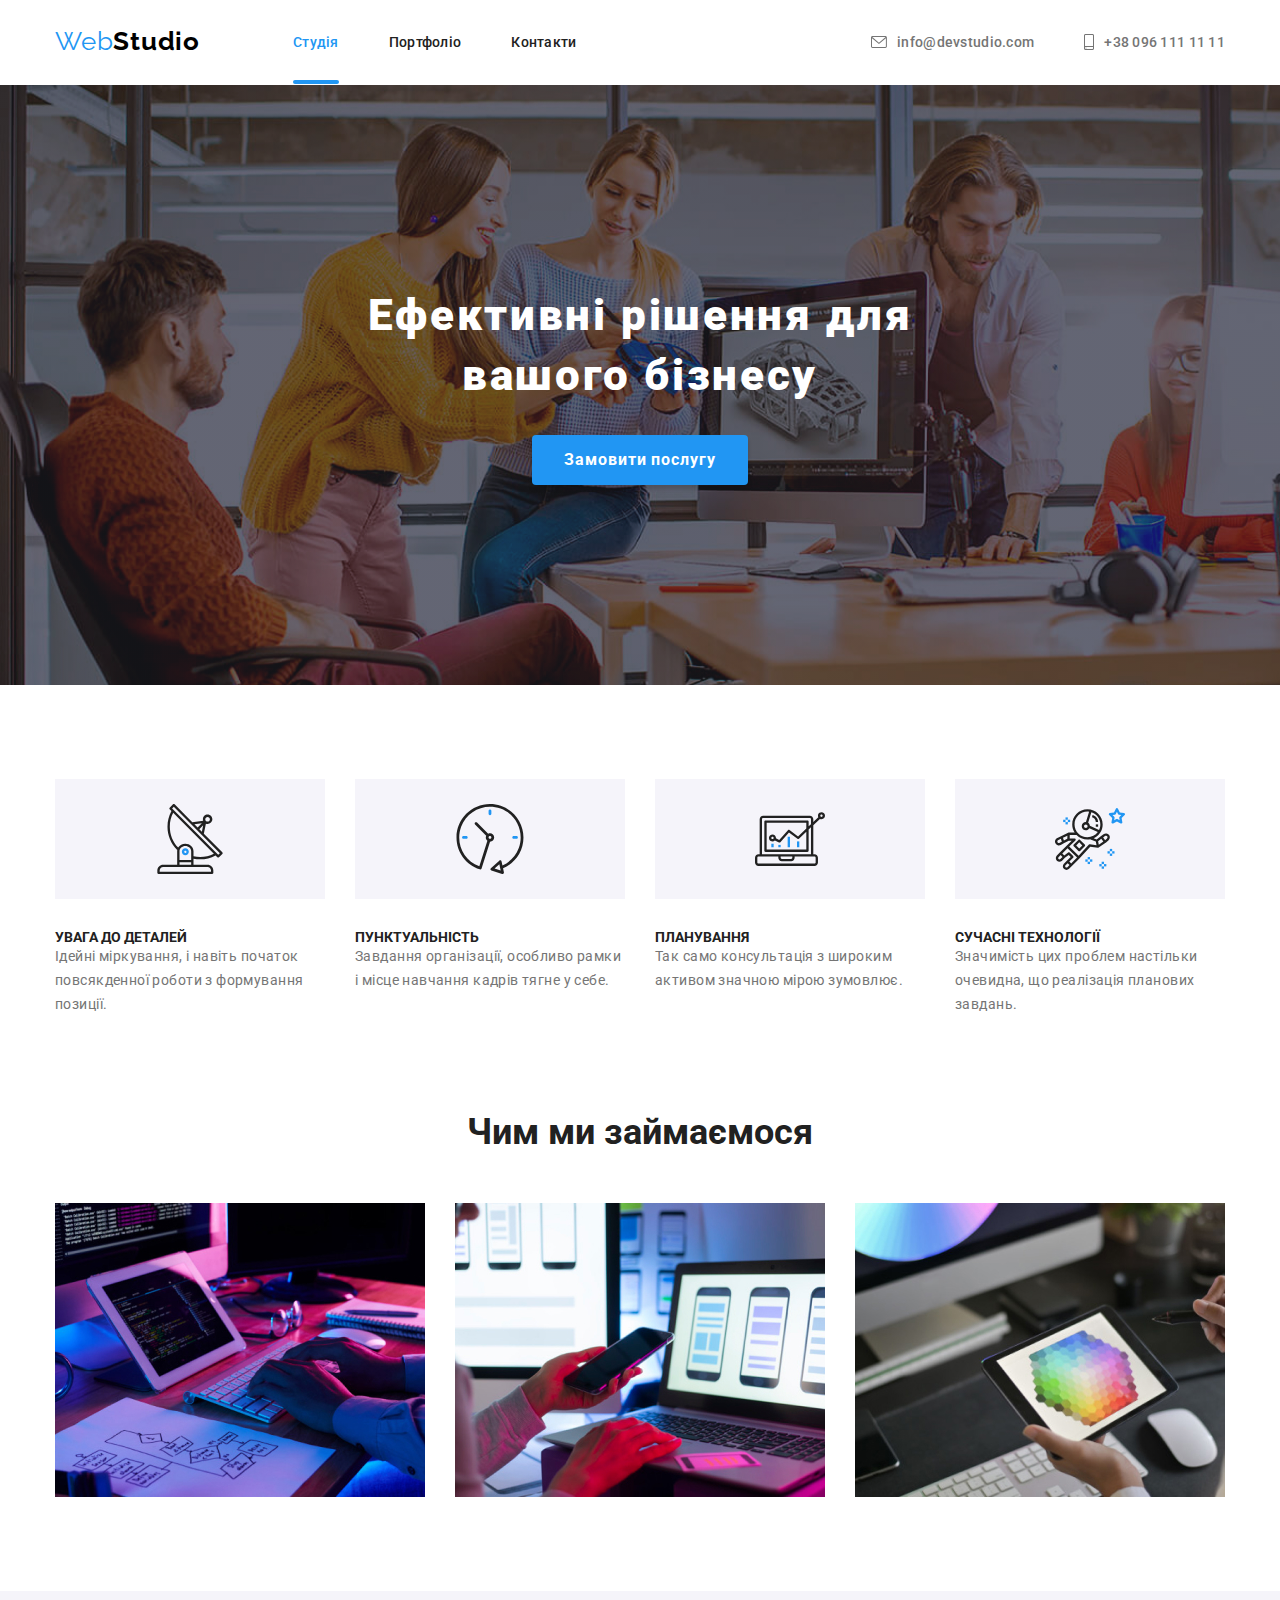
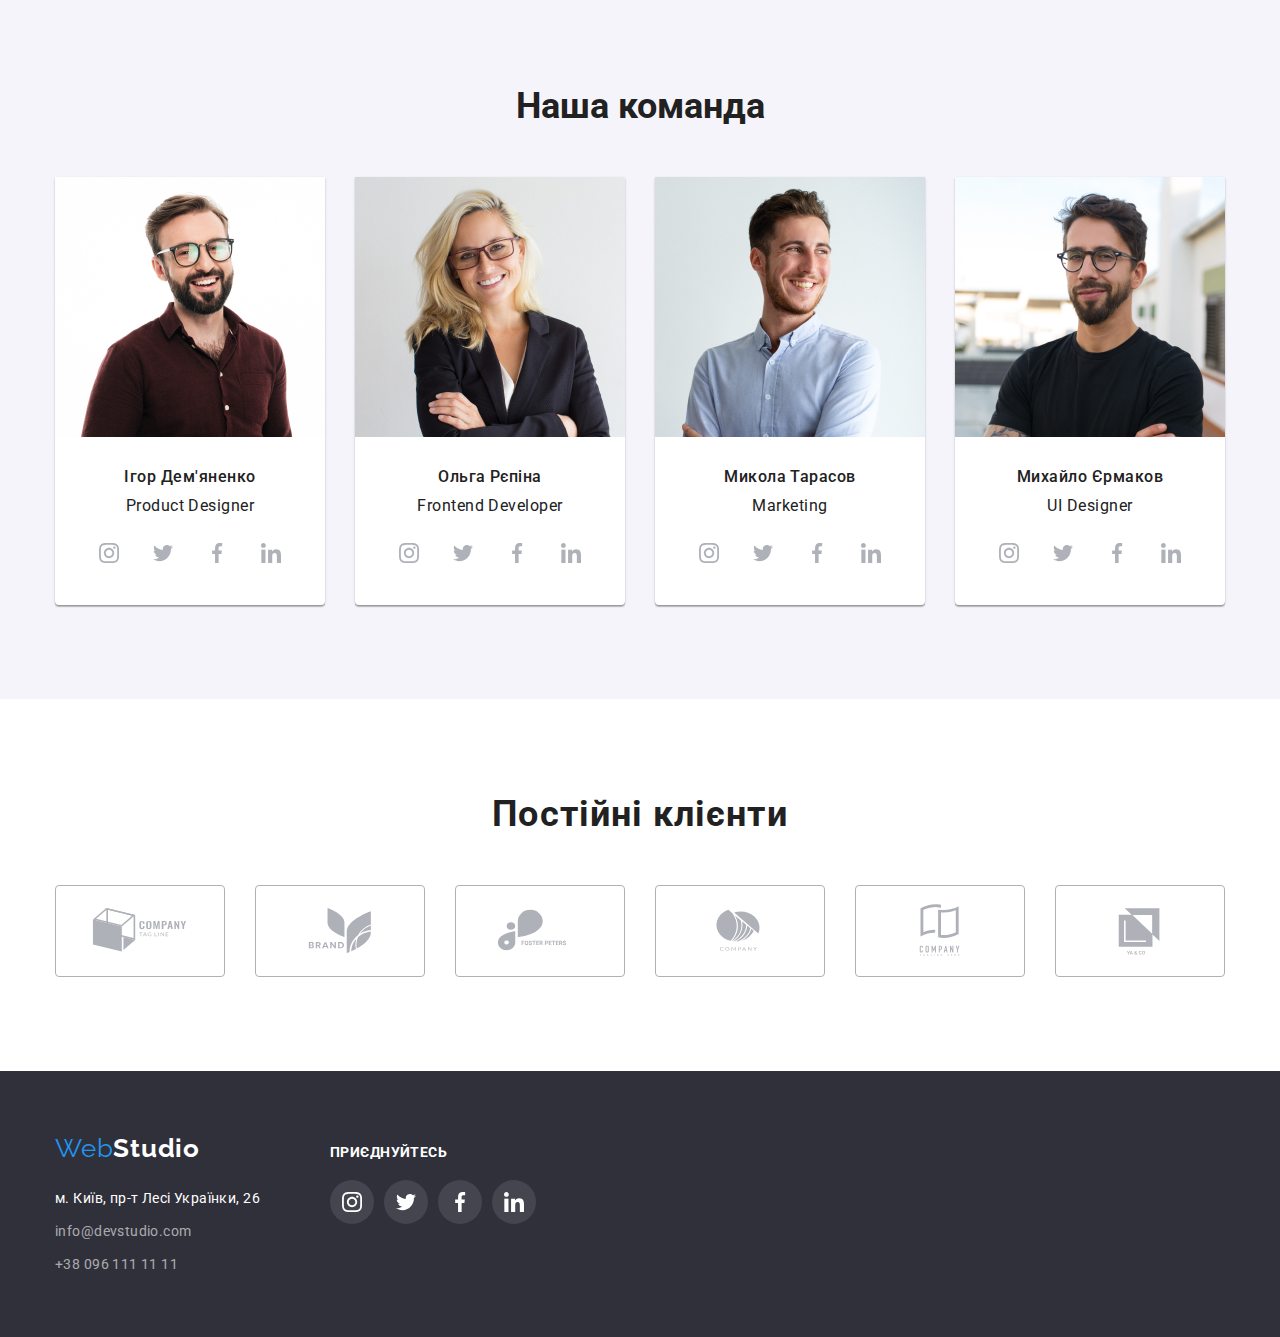
==== commit c0021247: "5.1" ====
--- a/index.html
+++ b/index.html
@@ -21,7 +21,7 @@
             <!-- LOGO HEADER-->
             <a class="studio-logo link" href="/index.html"><span class="web-logo">Web</span>Studio</a>
             <ul class="header-menu list">
-                <li class="menu-item"><a class="menu-link link" href="/index.html">Студія</a></li>
+                <li class="menu-item"><a class="menu-link current link" href="/index.html">Студія</a></li>
                 <li class="menu-item"><a class="menu-link link" href="/portfolio.html">Портфоліо</a></li>
                 <li class="menu-item"><a class="menu-link link" href="/index.html">Контакти</a></li>
             </ul>
--- a/css/styles.css
+++ b/css/styles.css
@@ -107,7 +107,21 @@
     letter-spacing: 0.02em;
     text-align: left;
     color: inherit;
-}
+    position: relative;
+}
+
+.current { color: var(--hover-color) }
+
+.current::after {
+    background-color: var(--hover-color);
+    position: absolute;
+    content: "";
+    display: block;
+    width: 100%;
+    height: 4px;
+    top: 46px;
+    border-radius: 2px;
+}   
 
 .contact-menu{
     display: flex;
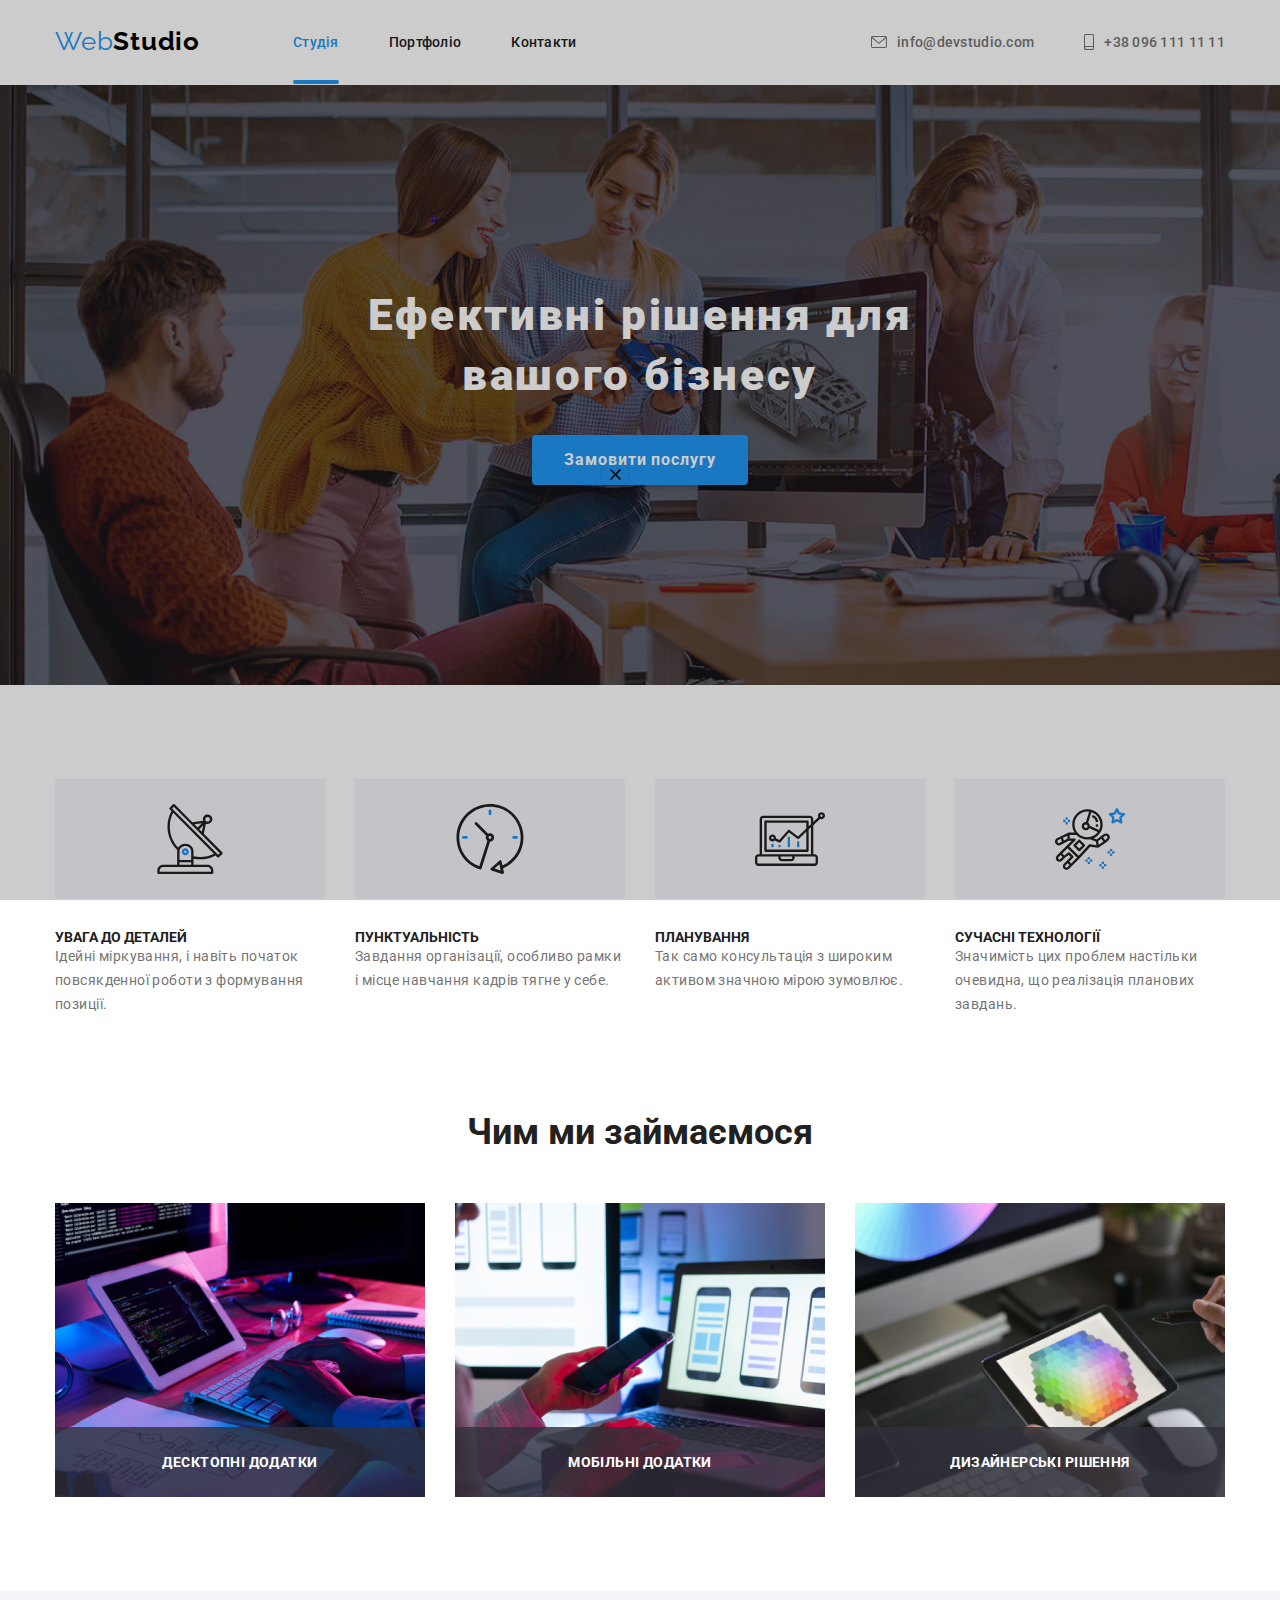
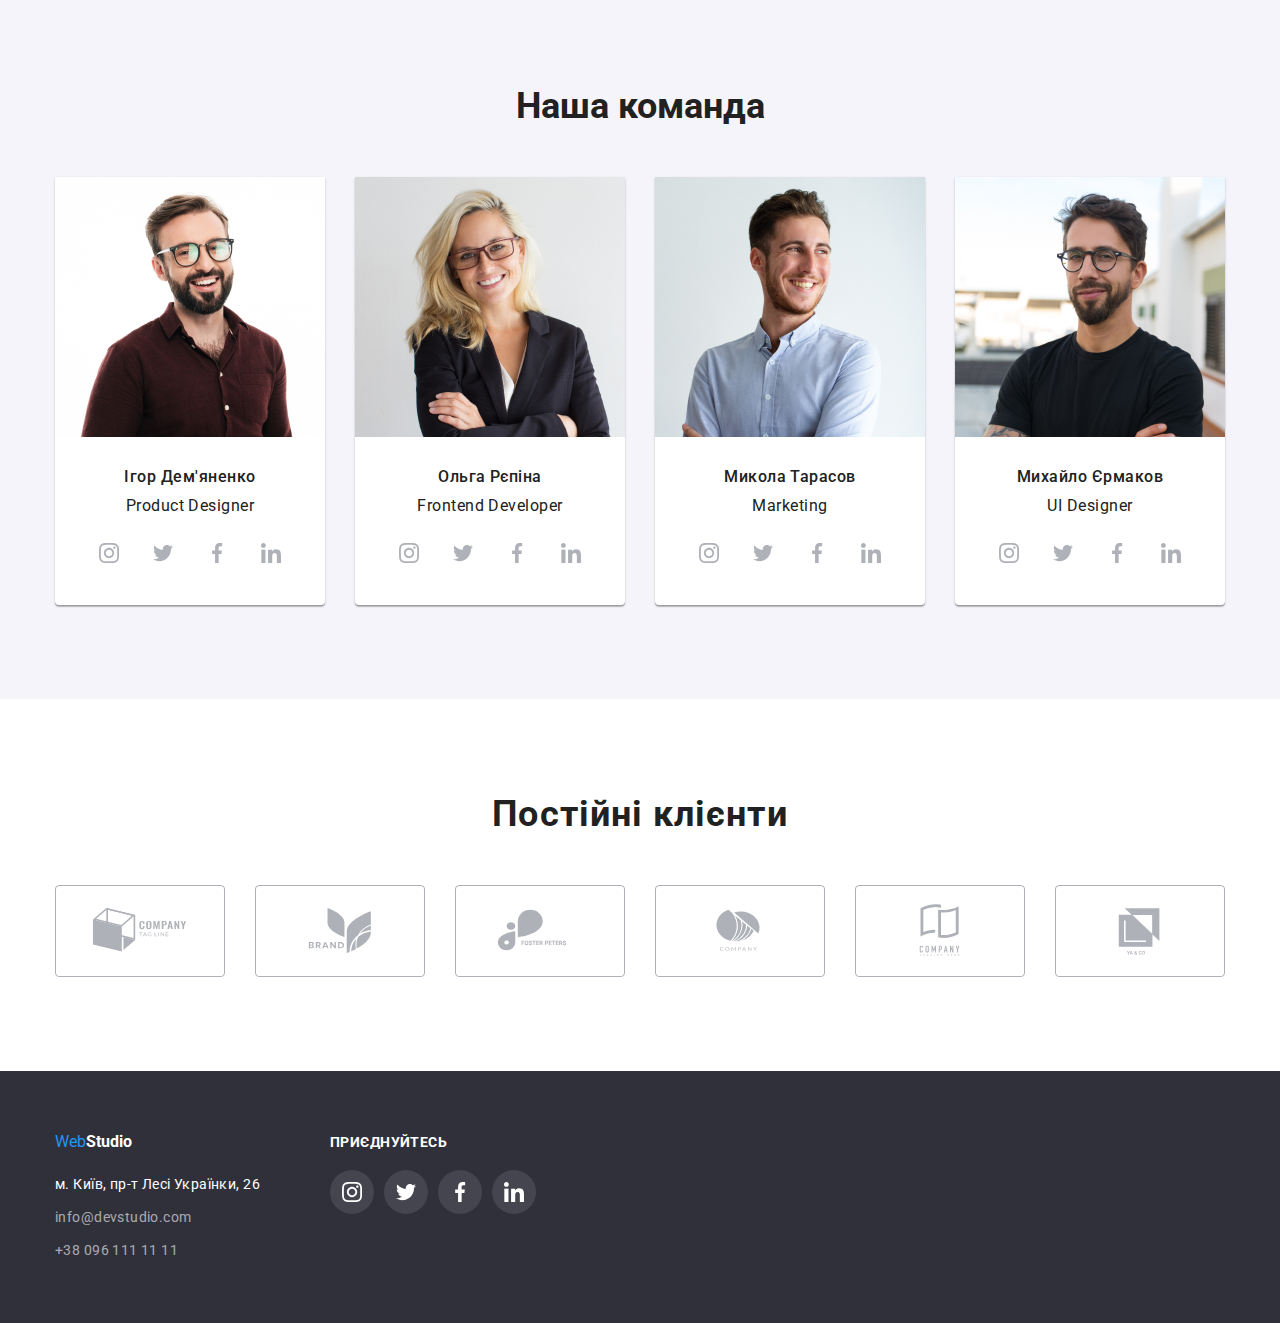
==== commit 72f4d7fb: "5.2" ====
--- a/index.html
+++ b/index.html
@@ -19,7 +19,7 @@
         <!-- NAVIGATE HEADER -->
         <nav class="page-nav">
             <!-- LOGO HEADER-->
-            <a class="studio-logo link" href="/index.html"><span class="web-logo">Web</span>Studio</a>
+            <a class="studio-logo link logo" href="/index.html"><span class="web-logo logo">Web</span>Studio</a>
             <ul class="header-menu list">
                 <li class="menu-item"><a class="menu-link current link" href="/index.html">Студія</a></li>
                 <li class="menu-item"><a class="menu-link link" href="/portfolio.html">Портфоліо</a></li>
@@ -100,15 +100,23 @@
             <h2 class="img-charct-title title">Чим ми займаємося</h2>
             <ul class="img-charct-menu list">
                 <li class="img-charct-menu-item">
-                    <img class="layout" src="/img/programing.jpg" alt="programing" width="370" height="294">
-                </li>
-
+                    <div class="img-charct-menu-container">
+                        <img class="layout" src="/img/programing.jpg" alt="programing" width="370" height="294">
+                        <p class="img-charct-menu-overlay">Десктопні додатки</p>
+                    </div>
+                    
+                </li>
                 <li class="img-charct-menu-item">
-                    <img class="design" src="/img/phone.jpg" alt="phone" width="370" height="294">
-                </li>
-
+                    <div class="img-charct-menu-container">
+                        <img class="design" src="/img/phone.jpg" alt="phone" width="370" height="294">
+                        <p class="img-charct-menu-overlay">Мобільні додатки</p>
+                    </div>
+                </li>
                 <li class="img-charct-menu-item">
-                    <img class="external-design" src="/img/coloring.jpg" alt="coloring" width="370" height="294">
+                    <div class="img-charct-menu-container">
+                        <img class="external-design" src="/img/coloring.jpg" alt="coloring" width="370" height="294">
+                        <p class="img-charct-menu-overlay">Дизайнерські рішення</p>
+                    </div>
                 </li>
             </ul>
           </div>
@@ -386,5 +394,15 @@
             </address>
         </div>
     </footer>
+    <div class="backdrop">
+        <div class="modal">
+            <button class="modal-button">
+                <svg class="modal-button-close" height="18" width="18">
+                    <use href="/img/symbol-defs.svg#icon-close-modal"></use>
+                </svg>
+            </button>
+        </div>
+    </div>
 </body>
+<script src="./modal.js"></script>
 </html>--- a/css/styles.css
+++ b/css/styles.css
@@ -5,6 +5,7 @@
     --secondary-color: #FFF;
     --hover-color: #2196F3;
     --icon-color: #AFB1B8;
+    --transition-dur-func: 250ms cubic-bezier(0.4, 0, 0.2, 1);
 }
 
 body {
@@ -79,22 +80,21 @@
 }
 
 .web-logo {
+    font-weight: 400;
+    line-height: calc(36/26);
+    color: #2196F3;
+}
+
+.logo{
     font-family: Raleway;
     font-size: 26px;
-    font-weight: 400;
-    line-height: calc(36/26);
     letter-spacing: 0.03em;
     text-align: left;
-    color: #2196F3;
 }
 
 .studio-logo {
-    font-family: Raleway;
-    font-size: 26px;
     font-weight: 700;
     line-height: calc(31/26);
-    letter-spacing: 0.03em;
-    text-align: left;
     color: #000000;
 }
 
@@ -108,6 +108,7 @@
     text-align: left;
     color: inherit;
     position: relative;
+    transition: color var(--transition-dur-func);
 }
 
 .current { color: var(--hover-color) }
@@ -140,10 +141,12 @@
     display: flex;
     align-items: center;
     gap: 10px;
+    transition: color var(--transition-dur-func);
 }
 
 .contact-menu-icon{
     fill: var(--primary-color);
+    transition: fill var(--transition-dur-func);
 }
 
 .menu-link:hover ,
@@ -194,6 +197,7 @@
     line-height: 171.429% ;
     letter-spacing: 0.42px;
     margin-top: 20px;
+    transition: color var(--transition-dur-func);
 }
 
 .footer-menu-mail,
@@ -204,6 +208,7 @@
     font-weight: 400;
     line-height: 171.429% ;
     letter-spacing: 0.42px;
+    transition: color var(--transition-dur-func);
 }
 
 .footer-menu-item a:hover,
@@ -236,10 +241,12 @@
     display: flex;
     align-items: center;
     justify-content: center;
+    transition: background-color var(--transition-dur-func);
 }
 
 .footer-social-list-icon{
     fill: var(--secondary-color) ;
+    transition: fill var(--transition-dur-func);
 }
 
 .footer-social-list-link:hover,
--- a/css/index.css
+++ b/css/index.css
@@ -44,6 +44,7 @@
     background: #2196F3;
     box-shadow: 0px 4px 4px 0px rgba(0, 0, 0, 0.15);
     padding: 10px 32px;
+    transition: background-color var(--transition-dur-func);
 }
 
 .hero-btn:hover, .hero-btn:focus{
@@ -111,6 +112,27 @@
     gap: 30px;
 }
 
+.img-charct-menu-container{
+    position: relative;
+}
+
+.img-charct-menu-overlay{
+    bottom: 0;
+    position: absolute;
+    color: var(--secondary-color);
+    font-size: 14px;
+    font-weight: 700;
+    line-height: calc(16 / 14);
+    letter-spacing: 0.42px;
+    background: rgba(47, 48, 58, 0.80);
+    width: 100%;
+    height: 70px;
+    text-align: center;
+    text-transform: uppercase;
+    padding-top: 27px;
+    padding-bottom: 27px;
+}
+
 /* =======================/IMG-CHARACTERISTIC=========================== */
 
 /* =======================OUR-TEAM=========================== */
@@ -176,10 +198,12 @@
     display: flex;
     align-items: center;
     justify-content: center;
+    transition: background-color var(--transition-dur-func);
 }
 
 .our-team-social-icon{
     fill: var(--icon-color);
+    transition: fill var(--transition-dur-func);
 }
 
 .our-team-social-link:hover,
@@ -217,10 +241,12 @@
     justify-content: center;
     width: 170px;
     height: 92px;
+    transition: border-color var(--transition-dur-func);
 }
 
 .regular-costumers-icon{
     fill: var(--icon-color);
+    transition: fill var(--transition-dur-func);
 }
 
 .regular-costumers-link:hover,
@@ -236,3 +262,48 @@
 /* =======================/REGULAR-COSTUMERS=========================== */
 
 /* =======================/MAIN=========================== */
+
+/* =======================MODAL-WINDOW=========================== */
+
+.backdrop{
+    position: fixed;
+    z-index: 1000;
+    top: 0;
+    left: 0;
+    width: 100%;
+    height: 100%;
+    background: rgba(0, 0, 0, 0.20);
+}
+
+.modal{
+    position: absolute;
+    top: 50%;
+    left: 50%;
+    transform: translate(-50% , -50%)
+}
+
+.modal-button{
+    position: absolute;
+    top: 10px;
+    right: 10px;
+    background: transparent;
+    padding: 0;
+    width: 30px;
+    height: 30px;
+    border-radius:50%;
+    border: 1px solid #0000001A;
+    display: flex;
+    justify-content: center;
+    align-items: center;
+}
+
+.modal-button-close{
+    transition: var(--transition-dur-func);
+}
+
+.modal-button:hover .modal-button-close,
+.modal-button:focus .modal-button-close{
+    fill: var(--hover-color);
+}
+
+/* =======================/MODAL-WINDOW=========================== */
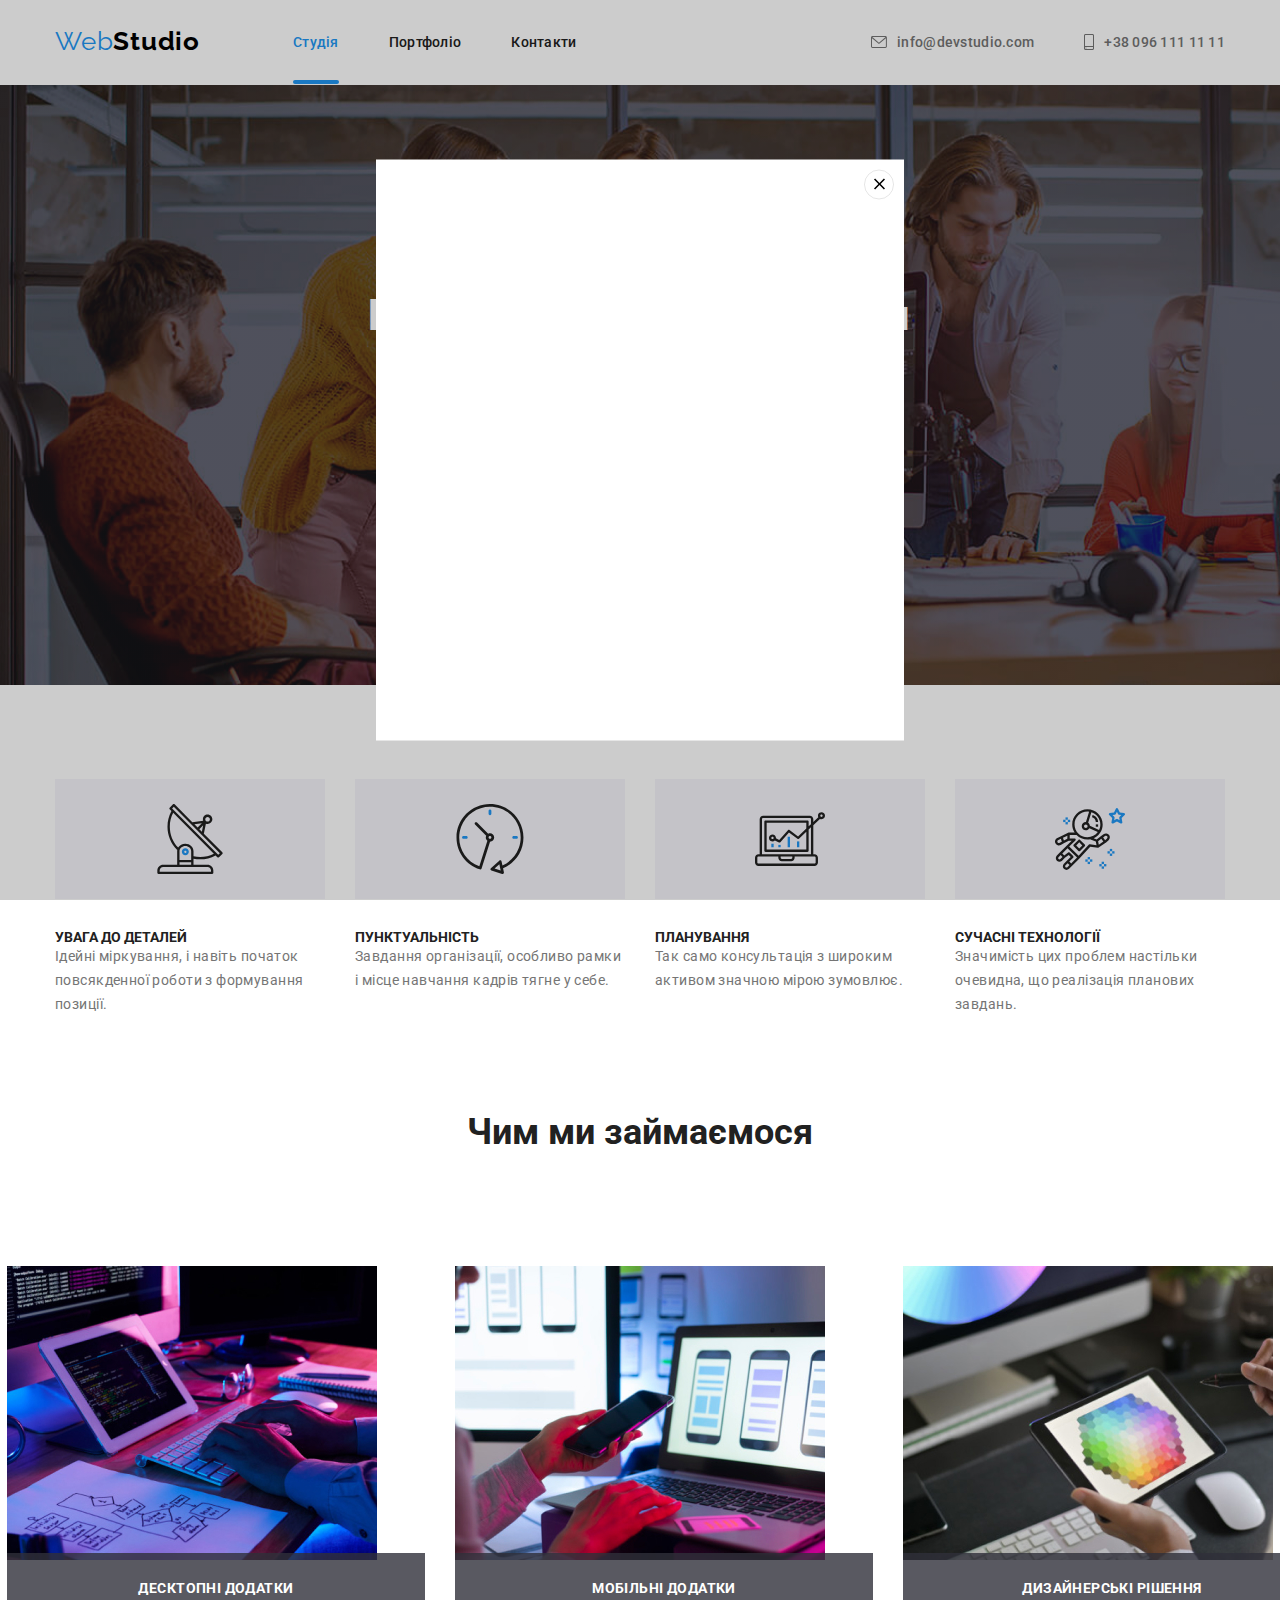
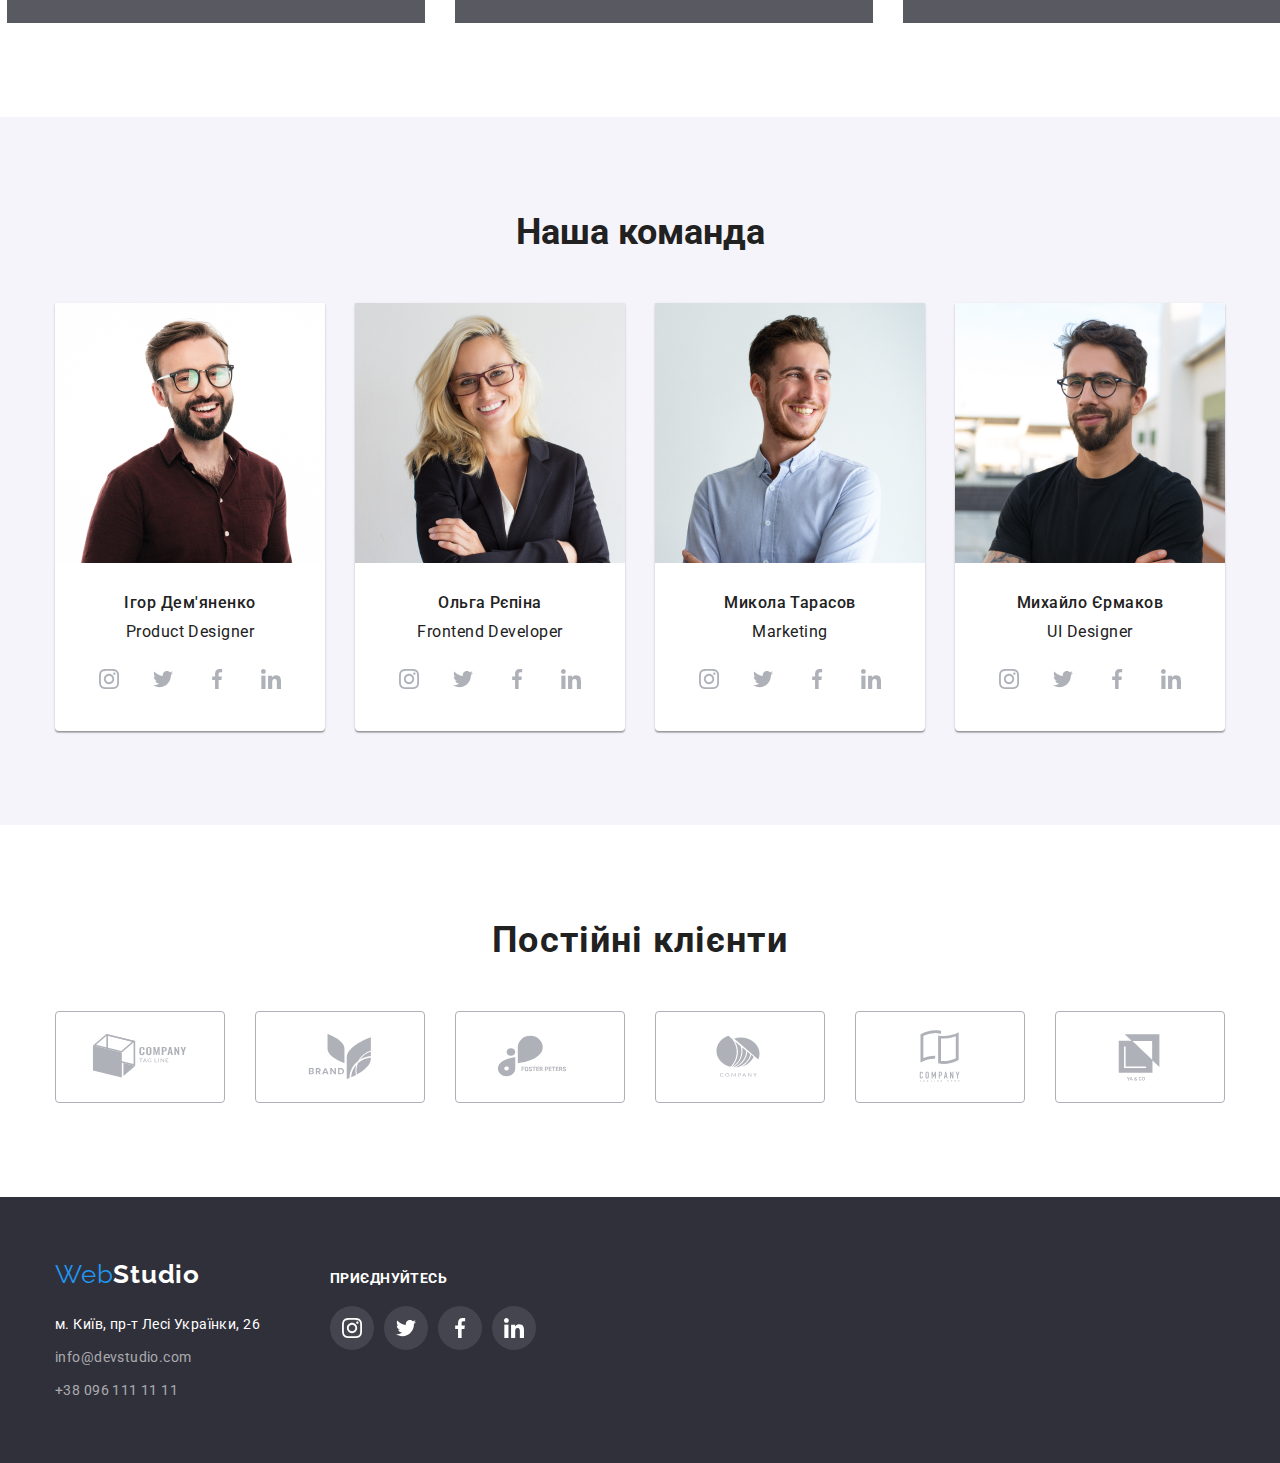
==== commit 5e30254d: "5.3" ====
--- a/index.html
+++ b/index.html
@@ -49,7 +49,7 @@
         <!-- HERO MAIN -->
           <div class="hero-container container">
             <h1 class="hero-title">Ефективні рішення для<br> вашого бізнесу</h1>
-            <button type="button" class="hero-btn">Замовити послугу</button>
+            <button type="button" class="hero-btn" data-modal-open>Замовити послугу</button>
           </div>
         </section>
           <!-- CHARCTERISTIC -->
@@ -349,7 +349,7 @@
             <div class="footer-contact-container">
                 <h2 hidden>footer</h2>
                 <!-- LOGO FOOTER-->
-                <a class="studio-logo link" href="/index.html"><span class="web-logo">Web</span>Studio</a>
+                <a class="studio-logo logo link" href="/index.html"><span class="web-logo logo">Web</span>Studio</a>
                 <!-- ADDRESS -->
                 <address class="page-address">
                     <ul class="footer-menu list">
@@ -394,9 +394,9 @@
             </address>
         </div>
     </footer>
-    <div class="backdrop">
+    <div class="backdrop" data-modal>
         <div class="modal">
-            <button class="modal-button">
+            <button class="modal-button" data-modal-close>
                 <svg class="modal-button-close" height="18" width="18">
                     <use href="/img/symbol-defs.svg#icon-close-modal"></use>
                 </svg>
@@ -404,5 +404,5 @@
         </div>
     </div>
 </body>
-<script src="./modal.js"></script>
+<script src="./js/modal.js"></script>
 </html>--- a/css/index.css
+++ b/css/index.css
@@ -114,6 +114,7 @@
 
 .img-charct-menu-container{
     position: relative;
+    padding: 63px 24px;
 }
 
 .img-charct-menu-overlay{
@@ -265,6 +266,12 @@
 
 /* =======================MODAL-WINDOW=========================== */
 
+.backdrop.is-hidden{
+    visibility: hidden;
+    opacity: 0;
+    pointer-events: none;
+}
+
 .backdrop{
     position: fixed;
     z-index: 1000;
@@ -273,13 +280,17 @@
     width: 100%;
     height: 100%;
     background: rgba(0, 0, 0, 0.20);
+    transition: visibility var(--transition-dur-func),  opacity var(--transition-dur-func);
 }
 
 .modal{
     position: absolute;
     top: 50%;
     left: 50%;
-    transform: translate(-50% , -50%)
+    transform: translate(-50% , -50%);
+    width: 528px;
+    height: 581px;
+    background-color: #fff;
 }
 
 .modal-button{
@@ -298,7 +309,7 @@
 }
 
 .modal-button-close{
-    transition: var(--transition-dur-func);
+    transition: fill var(--transition-dur-func);
 }
 
 .modal-button:hover .modal-button-close,
